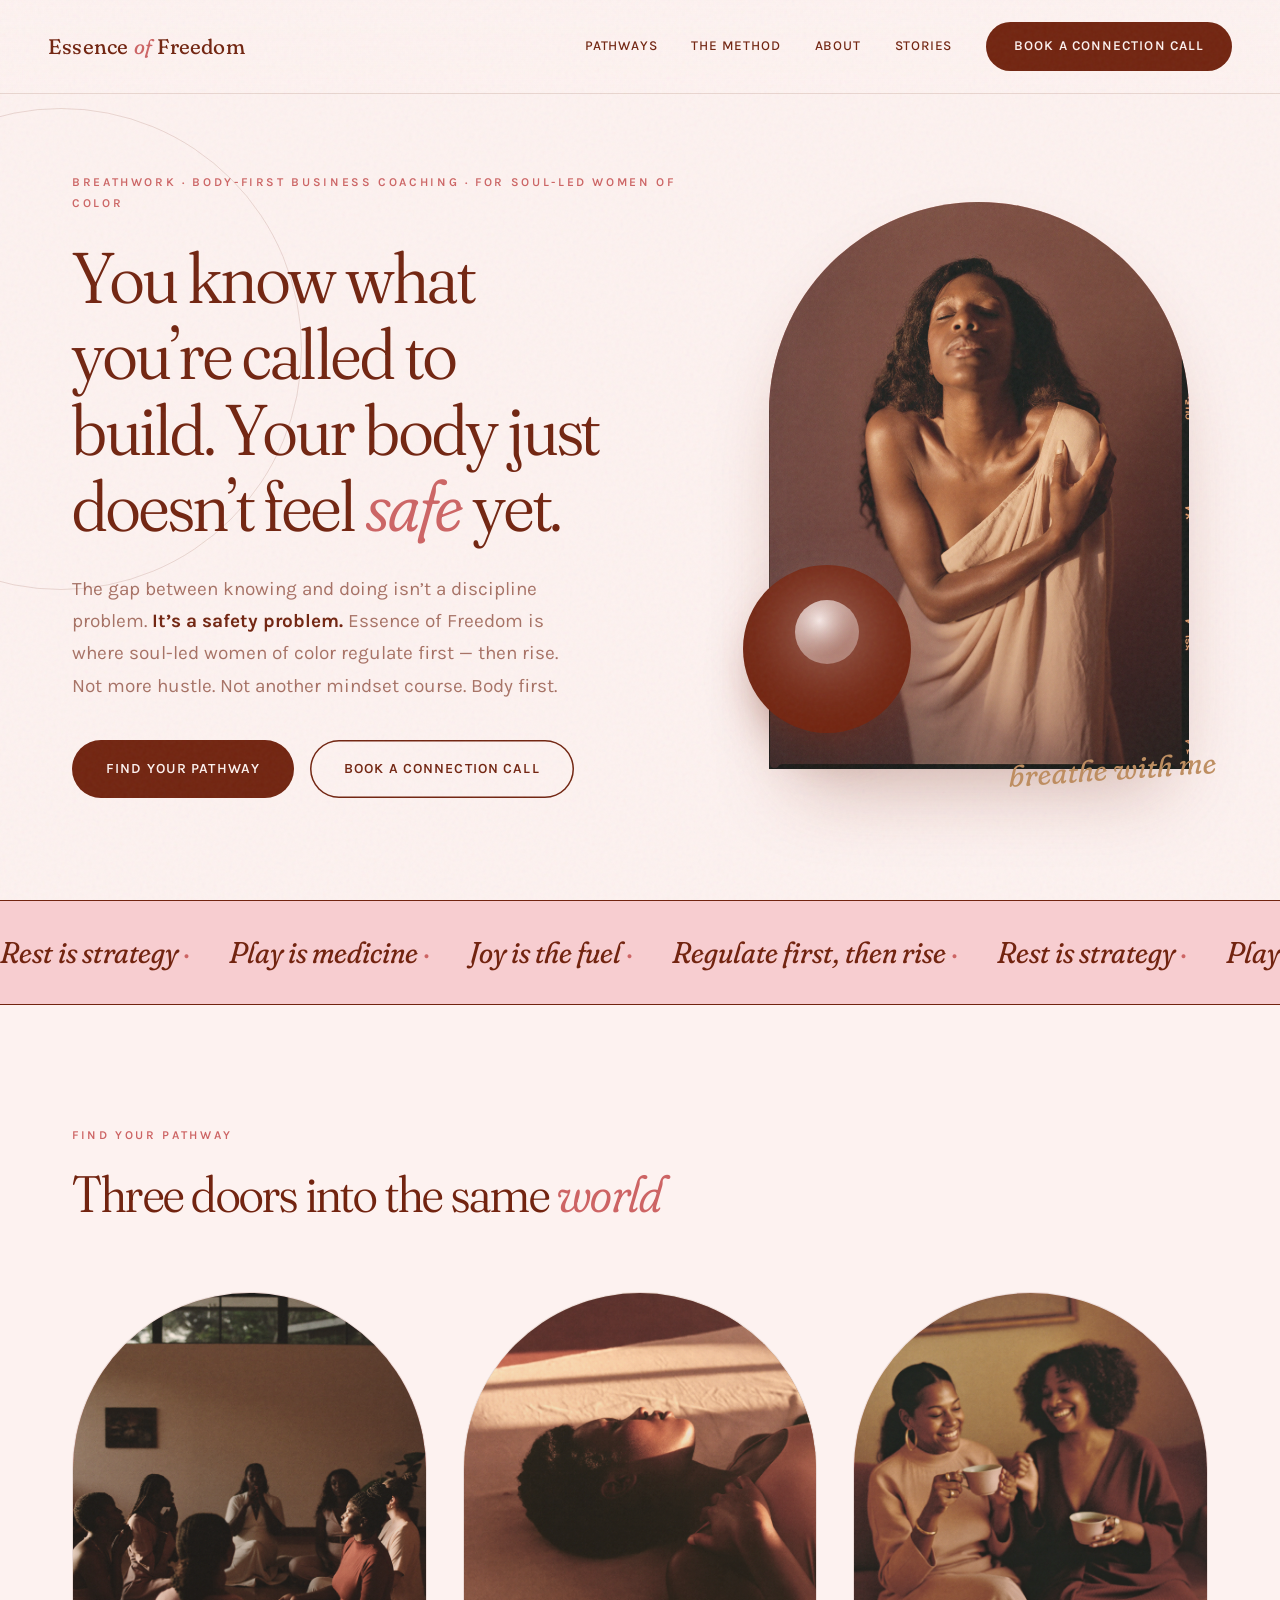
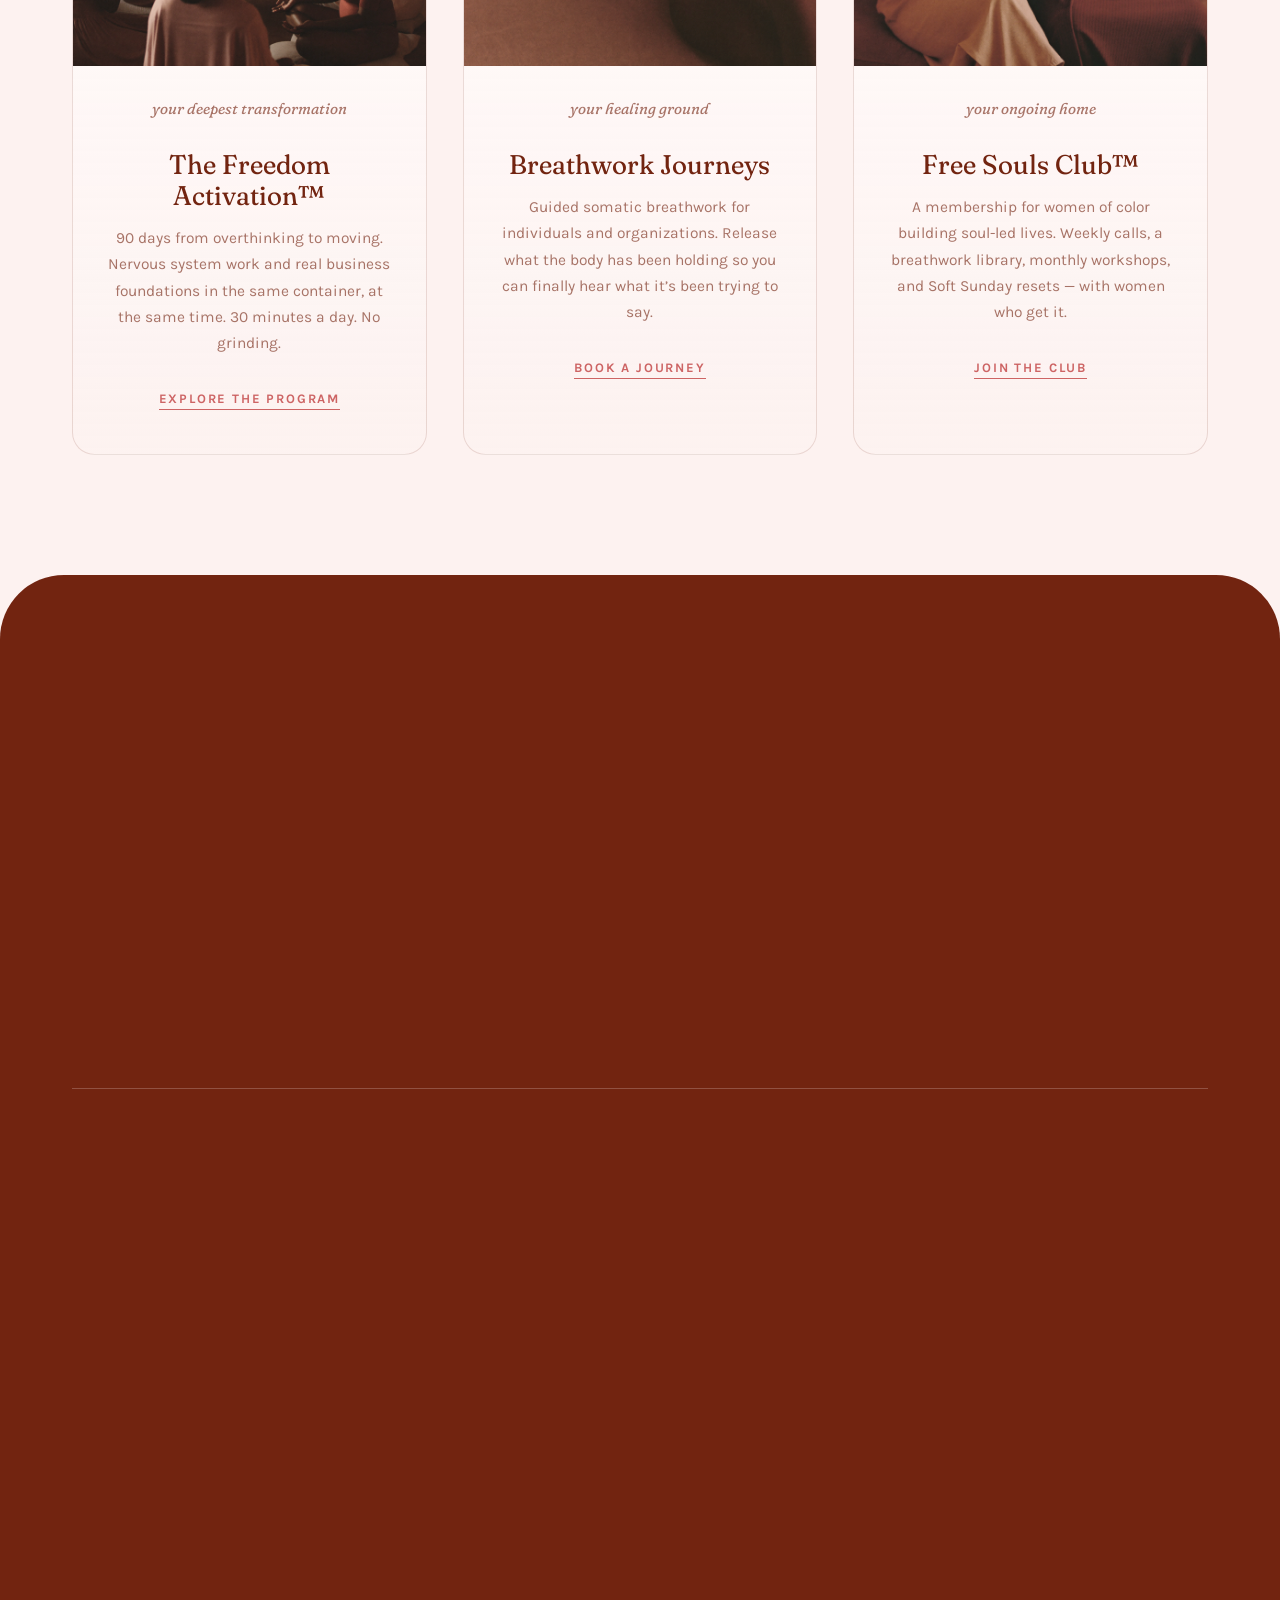
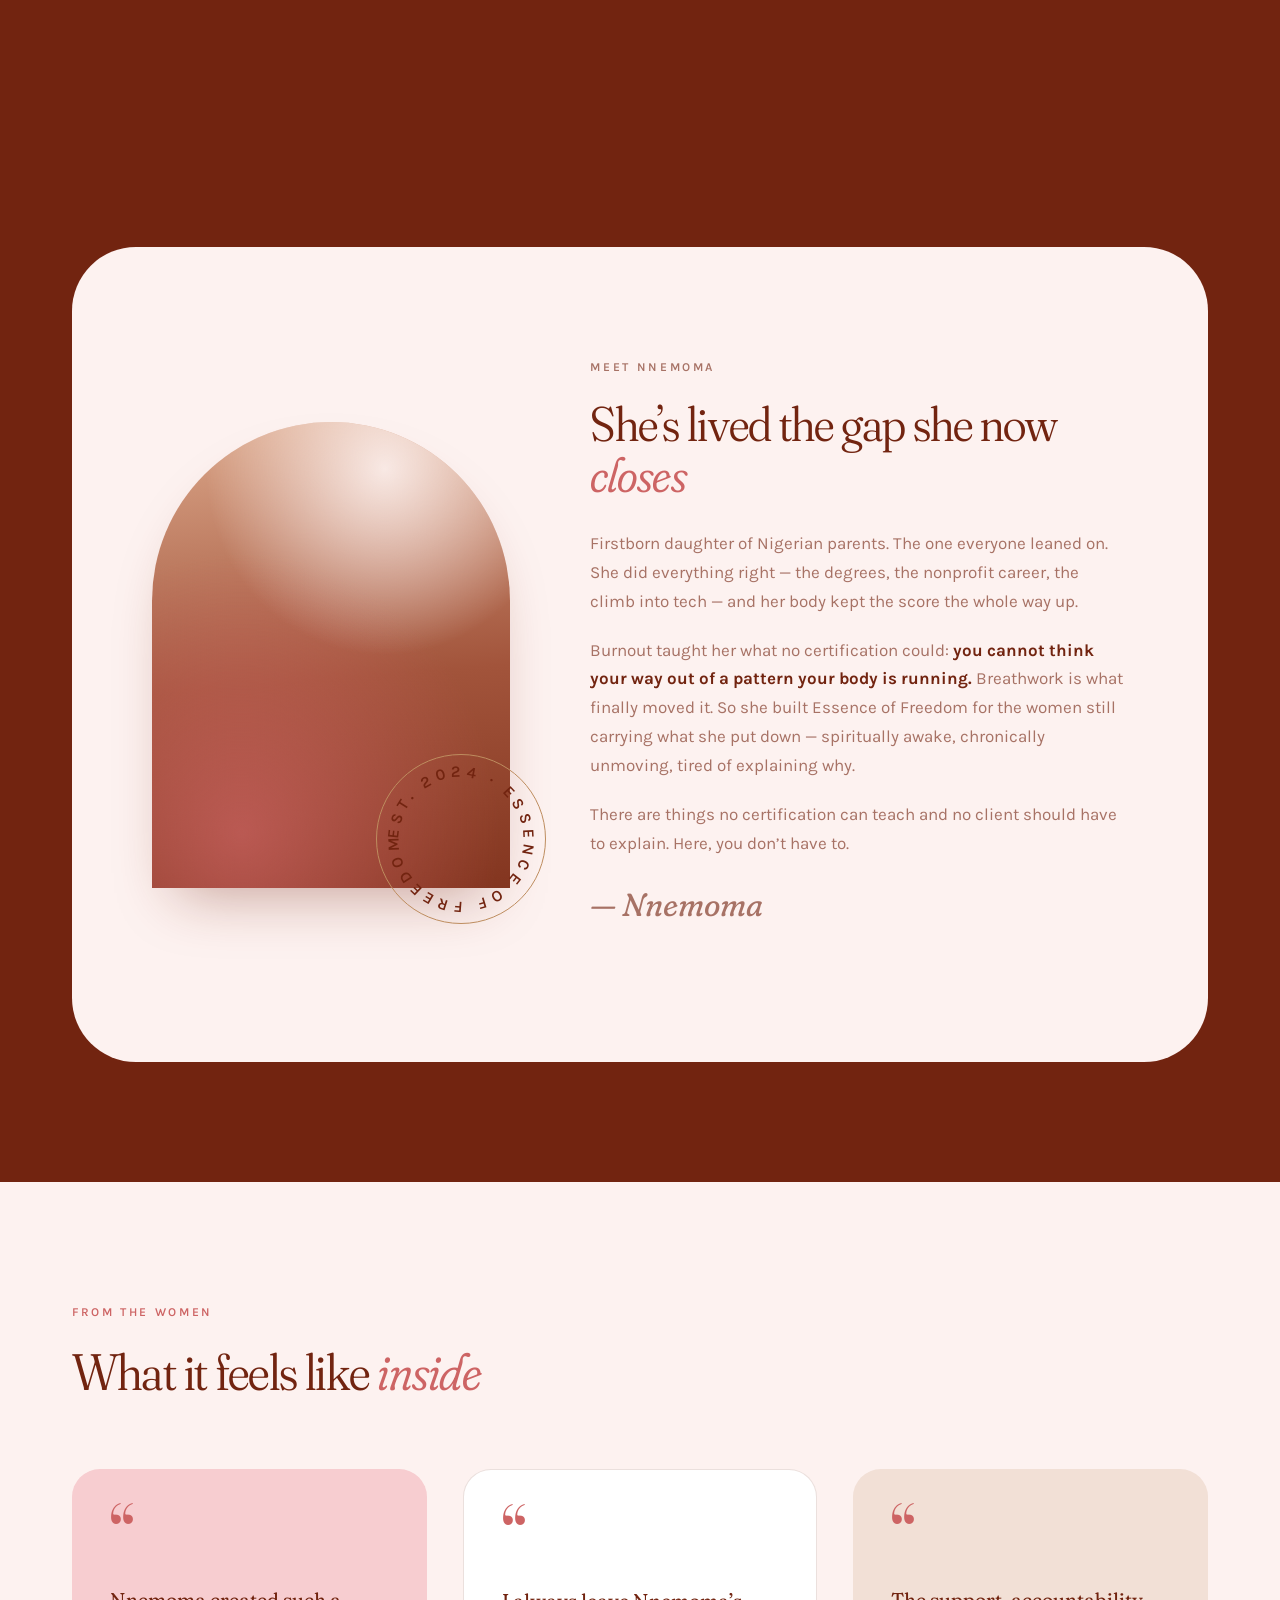
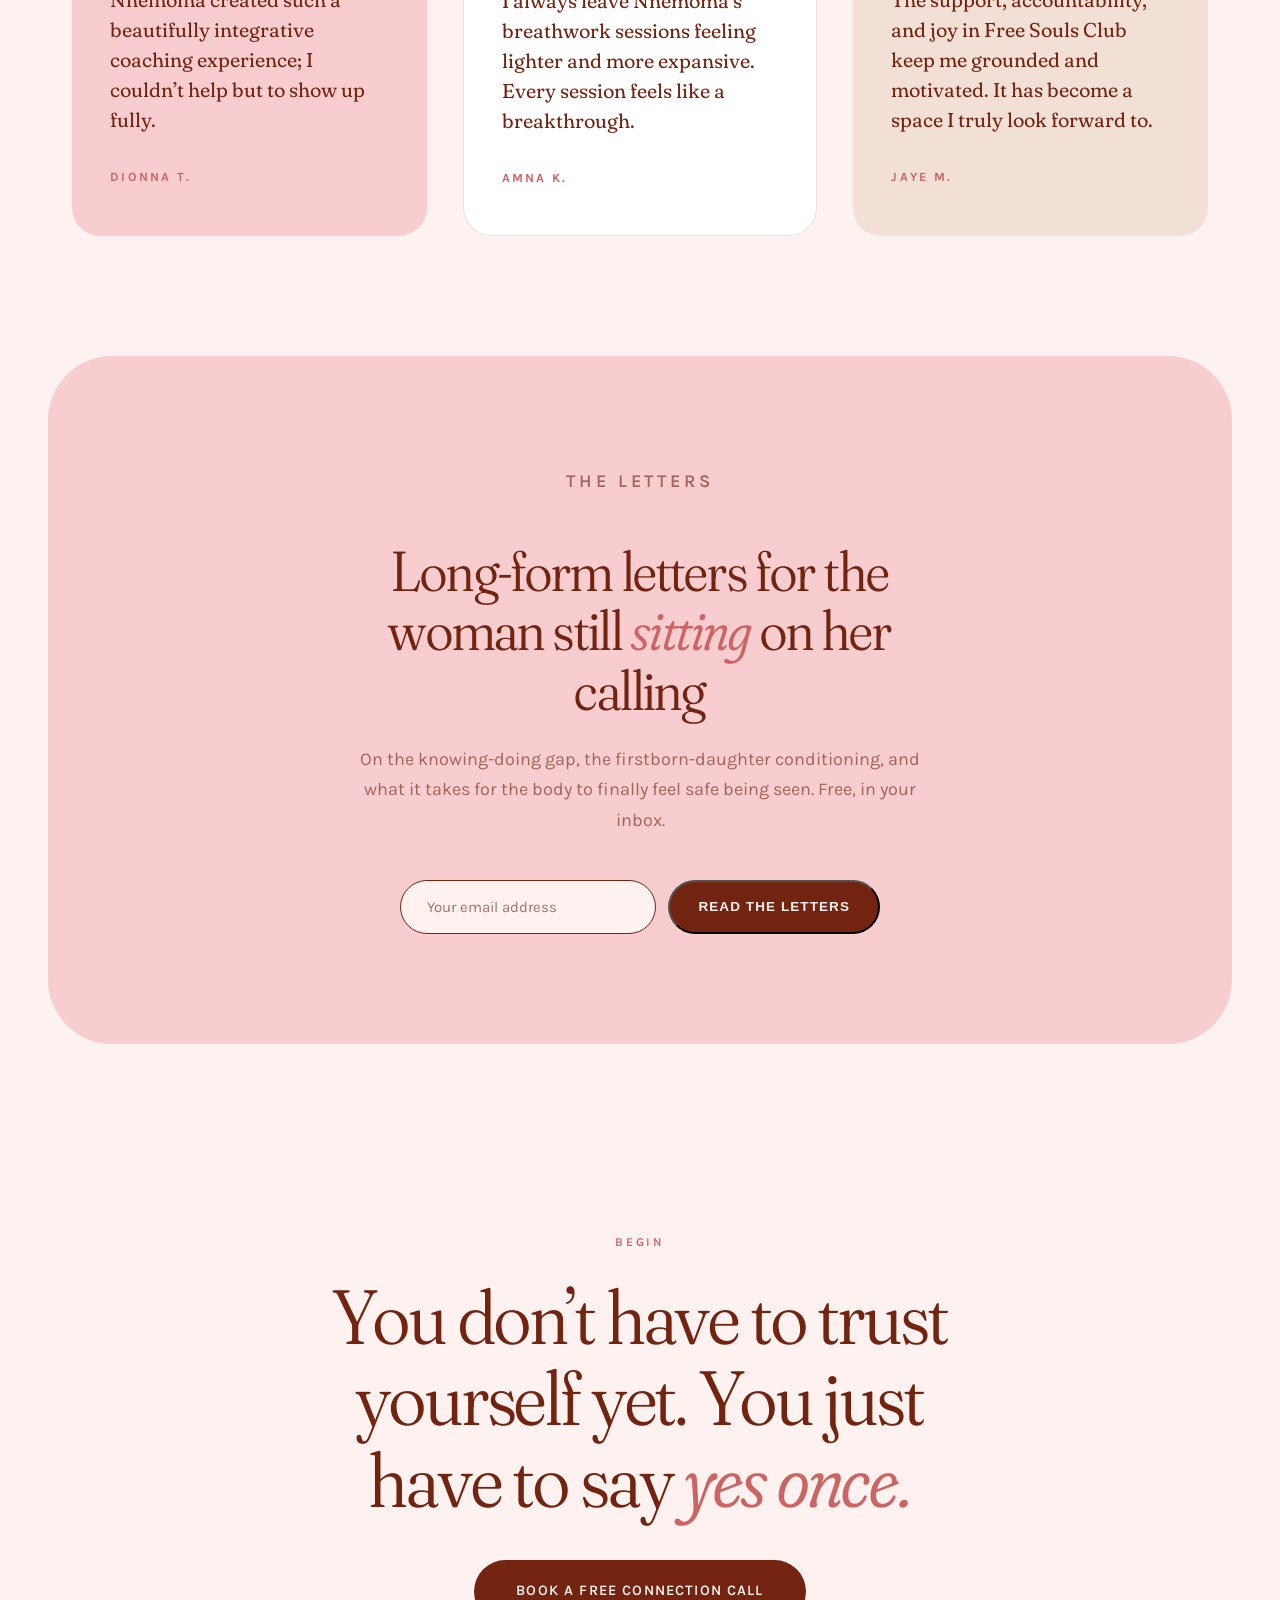
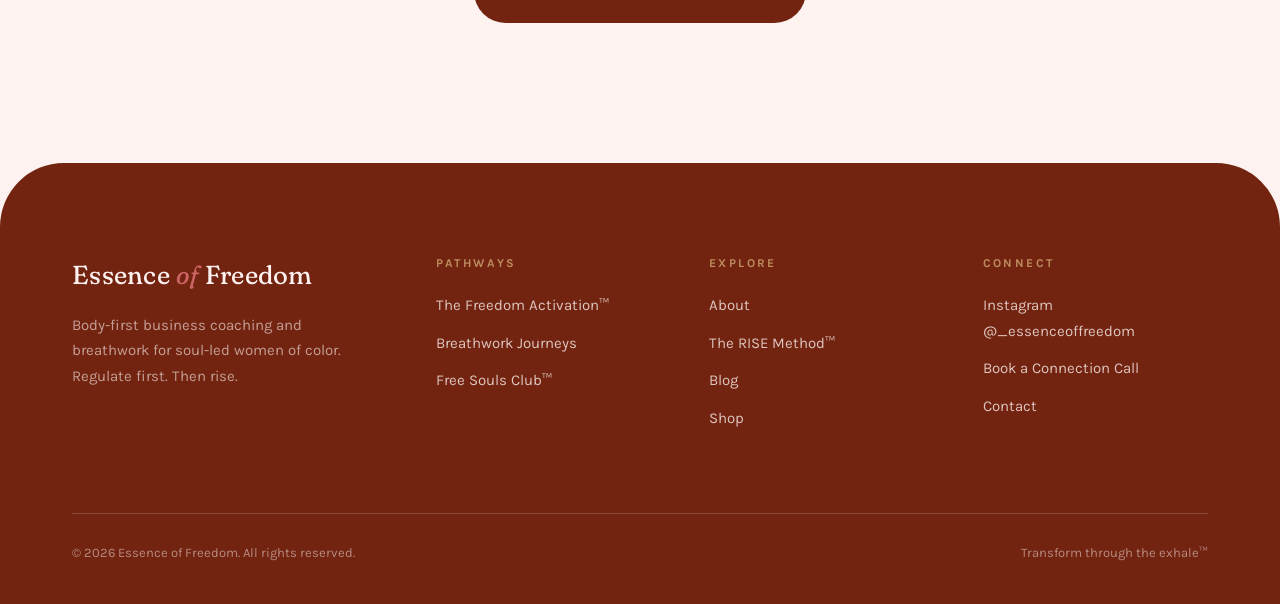
==== index.html @ 33a1c941 "Essence of Freedom homepage redesign prototype Co-Authored-By: Claude Fable 5 <noreply@anthropic.com" ====
<!DOCTYPE html>
<html lang="en">
<head>
<meta charset="UTF-8">
<meta name="viewport" content="width=device-width, initial-scale=1.0">
<title>Essence of Freedom — Body-first business coaching for soul-led women of color</title>
<meta name="description" content="The gap between knowing and doing isn&rsquo;t a discipline problem. It&rsquo;s a safety problem. Breathwork and body-first business coaching for soul-led women of color.">
<link rel="preconnect" href="https://fonts.googleapis.com">
<link rel="preconnect" href="https://fonts.gstatic.com" crossorigin>
<link href="https://fonts.googleapis.com/css2?family=Fraunces:ital,opsz,wght,SOFT,WONK@0,9..144,300..600,0..100,0..1;1,9..144,300..600,0..100,0..1&family=Karla:ital,wght@0,300..700;1,300..700&display=swap" rel="stylesheet">
<style>
:root {
  --blush: #FDF2F0;       /* canvas */
  --blush-deep: #F7CDD0;  /* tint blocks */
  --rose: #CD6464;        /* accent */
  --clay: #BE8D5F;        /* accent warm */
  --maroon: #722410;      /* ink — no black anywhere */
  --maroon-soft: rgba(114, 36, 16, 0.62);
  --maroon-faint: rgba(114, 36, 16, 0.14);
  --display: 'Fraunces', serif;
  --body: 'Karla', sans-serif;
}

* { margin: 0; padding: 0; box-sizing: border-box; }

html { scroll-behavior: smooth; }

body {
  font-family: var(--body);
  font-size: 17px;
  line-height: 1.7;
  color: var(--maroon);
  background: var(--blush);
  -webkit-font-smoothing: antialiased;
  overflow-x: hidden;
}

::selection { background: var(--rose); color: var(--blush); }

/* ---------- grain ---------- */
body::after {
  content: '';
  position: fixed;
  inset: 0;
  z-index: 999;
  pointer-events: none;
  opacity: 0.05;
  background-image: url("data:image/svg+xml,%3Csvg viewBox='0 0 256 256' xmlns='http://www.w3.org/2000/svg'%3E%3Cfilter id='n'%3E%3CfeTurbulence type='fractalNoise' baseFrequency='0.9' numOctaves='2'/%3E%3C/filter%3E%3Crect width='100%25' height='100%25' filter='url(%23n)'/%3E%3C/svg%3E");
}

/* ---------- typography helpers ---------- */
.eyebrow {
  font-family: var(--body);
  font-size: 12px;
  font-weight: 600;
  letter-spacing: 0.22em;
  text-transform: uppercase;
  color: var(--rose);
}

.display {
  font-family: var(--display);
  font-weight: 340;
  font-variation-settings: 'opsz' 120, 'SOFT' 60, 'WONK' 0;
  line-height: 1.06;
  letter-spacing: -0.015em;
}

.display em {
  font-style: italic;
  font-variation-settings: 'opsz' 120, 'SOFT' 100, 'WONK' 1;
  color: var(--rose);
}

/* ---------- reveal on scroll ---------- */
.reveal {
  opacity: 0;
  transform: translateY(28px);
  transition: opacity 0.9s cubic-bezier(0.22, 1, 0.36, 1), transform 0.9s cubic-bezier(0.22, 1, 0.36, 1);
}
.reveal.in { opacity: 1; transform: none; }
.reveal.d1 { transition-delay: 0.12s; }
.reveal.d2 { transition-delay: 0.24s; }
.reveal.d3 { transition-delay: 0.36s; }

/* ---------- nav ---------- */
header {
  position: fixed;
  top: 0; left: 0; right: 0;
  z-index: 100;
  display: flex;
  align-items: center;
  justify-content: space-between;
  padding: 22px 48px;
  background: linear-gradient(to bottom, rgba(253,242,240,0.92), rgba(253,242,240,0.75));
  backdrop-filter: blur(12px);
  border-bottom: 1px solid var(--maroon-faint);
}

.wordmark {
  font-family: var(--display);
  font-size: 21px;
  font-weight: 420;
  font-variation-settings: 'opsz' 40, 'SOFT' 80;
  color: var(--maroon);
  text-decoration: none;
  letter-spacing: 0.01em;
}
.wordmark em { font-style: italic; color: var(--rose); }

nav { display: flex; align-items: center; gap: 34px; }

nav a {
  font-size: 13.5px;
  font-weight: 500;
  letter-spacing: 0.06em;
  text-transform: uppercase;
  color: var(--maroon);
  text-decoration: none;
  position: relative;
}
nav a:not(.btn)::after {
  content: '';
  position: absolute;
  left: 0; bottom: -5px;
  width: 100%; height: 1.5px;
  background: var(--rose);
  transform: scaleX(0);
  transform-origin: right;
  transition: transform 0.35s cubic-bezier(0.22, 1, 0.36, 1);
}
nav a:not(.btn):hover::after { transform: scaleX(1); transform-origin: left; }

.btn {
  display: inline-block;
  padding: 13px 28px;
  background: var(--maroon);
  color: var(--blush) !important;
  border-radius: 100px;
  font-size: 13.5px;
  font-weight: 600;
  letter-spacing: 0.08em;
  text-transform: uppercase;
  text-decoration: none;
  transition: background 0.3s, transform 0.3s;
}
.btn:hover { background: var(--rose); transform: translateY(-2px); }

.btn-ghost {
  background: transparent;
  color: var(--maroon) !important;
  box-shadow: inset 0 0 0 1.5px var(--maroon);
}
.btn-ghost:hover { background: var(--maroon); color: var(--blush) !important; }

/* ---------- hero ---------- */
.hero {
  min-height: 100vh;
  display: grid;
  grid-template-columns: 1.15fr 0.85fr;
  align-items: center;
  gap: 60px;
  padding: 150px 72px 80px;
  position: relative;
}

.hero-copy h1 {
  font-size: clamp(44px, 5.6vw, 78px);
  margin: 26px 0 30px;
  max-width: 13ch;
}

.hero-copy .lede {
  font-size: 19px;
  max-width: 46ch;
  color: var(--maroon-soft);
  margin-bottom: 38px;
}
.hero-copy .lede strong { color: var(--maroon); font-weight: 700; }

.hero-ctas { display: flex; gap: 16px; flex-wrap: wrap; }
.hero-ctas .btn { padding: 17px 34px; font-size: 14px; }

/* the breathing arch */
.hero-visual { position: relative; display: flex; justify-content: center; }

.arch {
  width: min(420px, 100%);
  aspect-ratio: 4 / 5.4;
  border-radius: 999px 999px 0 0;
  overflow: hidden;
  position: relative;
  box-shadow: 0 40px 80px -30px rgba(114, 36, 16, 0.35);
}

.breath-field {
  position: absolute;
  inset: 0;
  background:
    radial-gradient(120% 90% at 70% 12%, rgba(247,205,208,0.9) 0%, transparent 55%),
    radial-gradient(110% 100% at 18% 85%, rgba(190,141,95,0.75) 0%, transparent 60%),
    radial-gradient(140% 120% at 85% 80%, rgba(205,100,100,0.55) 0%, transparent 55%),
    linear-gradient(178deg, #E9B6A8 0%, #CD6464 52%, #722410 130%);
}

/* ---------- photo treatment: any img inside a frame goes on-brand ---------- */
.arch img, .path-img img {
  position: absolute;
  inset: 0;
  width: 100%;
  height: 100%;
  object-fit: cover;
  filter: sepia(0.32) saturate(1.12) brightness(1.04) contrast(0.95) hue-rotate(-8deg);
}
.arch .tint, .path-img .tint {
  position: absolute;
  inset: 0;
  background: linear-gradient(180deg, rgba(247,205,208,0.18), rgba(114,36,16,0.26));
  mix-blend-mode: multiply;
  pointer-events: none;
}

.breath-coin {
  position: absolute;
  bottom: 36px;
  left: -8px;
  width: 168px;
  height: 168px;
  border-radius: 50%;
  background: var(--maroon);
  box-shadow: 0 24px 50px -18px rgba(114, 36, 16, 0.55);
  display: flex;
  flex-direction: column;
  align-items: center;
  justify-content: center;
  gap: 12px;
  z-index: 2;
}

.orb {
  width: 64px;
  height: 64px;
  border-radius: 50%;
  background: radial-gradient(circle at 38% 32%, rgba(253,242,240,0.95), rgba(253,242,240,0.35) 60%, rgba(253,242,240,0.12) 100%);
  box-shadow:
    0 0 60px 12px rgba(253,242,240,0.35),
    inset 0 0 30px rgba(253,242,240,0.5);
  animation: breathe 14s ease-in-out infinite;
}

/* 4s inhale · 2s hold · 6s exhale · 2s rest = 14s */
@keyframes breathe {
  0%        { transform: scale(0.72); }
  28.5%     { transform: scale(1.0); }   /* inhale done at 4s */
  43%       { transform: scale(1.0); }   /* hold to 6s */
  86%       { transform: scale(0.72); }  /* exhale to 12s */
  100%      { transform: scale(0.72); }  /* rest */
}

.breath-label {
  position: relative;
  height: 22px;
  width: 120px;
  text-align: center;
}
.breath-label span {
  position: absolute;
  inset: 0;
  font-size: 12px;
  font-weight: 600;
  letter-spacing: 0.32em;
  text-transform: uppercase;
  color: var(--blush);
  opacity: 0;
}
.breath-label .l-in   { animation: lbl-in 14s linear infinite; }
.breath-label .l-hold { animation: lbl-hold 14s linear infinite; }
.breath-label .l-out  { animation: lbl-out 14s linear infinite; }
@keyframes lbl-in   { 0%,2% {opacity:0;} 6%,24% {opacity:1;} 28.5%,100% {opacity:0;} }
@keyframes lbl-hold { 0%,28.5% {opacity:0;} 31%,40% {opacity:1;} 43%,100% {opacity:0;} }
@keyframes lbl-out  { 0%,43% {opacity:0;} 47%,82% {opacity:1;} 86%,100% {opacity:0;} }

.hero-script {
  position: absolute;
  bottom: -26px;
  right: -8px;
  font-family: var(--display);
  font-style: italic;
  font-variation-settings: 'opsz' 60, 'SOFT' 100, 'WONK' 1;
  font-size: 30px;
  color: var(--clay);
  transform: rotate(-4deg);
}

/* floating ring decoration */
.hero::before {
  content: '';
  position: absolute;
  top: 12%; left: -180px;
  width: 480px; height: 480px;
  border-radius: 50%;
  border: 1.5px solid var(--maroon-faint);
  pointer-events: none;
}

/* ---------- belief marquee ---------- */
.marquee {
  border-top: 1.5px solid var(--maroon);
  border-bottom: 1.5px solid var(--maroon);
  padding: 26px 0;
  overflow: hidden;
  white-space: nowrap;
  background: var(--blush-deep);
}
.marquee-track {
  display: inline-block;
  animation: scroll 38s linear infinite;
}
.marquee-track span {
  font-family: var(--display);
  font-style: italic;
  font-variation-settings: 'opsz' 80, 'SOFT' 90, 'WONK' 1;
  font-size: 30px;
  color: var(--maroon);
  margin-right: 18px;
}
.marquee-track .dot { color: var(--rose); font-style: normal; }
@keyframes scroll { from { transform: translateX(0); } to { transform: translateX(-50%); } }

/* ---------- sections ---------- */
section { padding: 120px 72px; position: relative; }

.section-head { max-width: 720px; margin-bottom: 70px; }
.section-head h2 {
  font-size: clamp(36px, 4vw, 56px);
  margin-top: 22px;
}

/* ---------- pathways ---------- */
.pathways { background: var(--blush); }

.path-grid {
  display: grid;
  grid-template-columns: repeat(3, 1fr);
  gap: 36px;
}

.path-card {
  background: #fff;
  background: linear-gradient(180deg, rgba(255,255,255,0.85), rgba(253,242,240,0.6));
  border: 1.5px solid var(--maroon-faint);
  border-radius: 220px 220px 28px 28px;
  padding: 0 34px 42px;
  text-align: center;
  transition: transform 0.45s cubic-bezier(0.22, 1, 0.36, 1), box-shadow 0.45s, border-color 0.45s;
}
.path-card:hover {
  transform: translateY(-10px);
  box-shadow: 0 36px 60px -28px rgba(114, 36, 16, 0.3);
  border-color: var(--rose);
}
.path-img {
  width: calc(100% + 68px);
  margin: 0 -34px 30px;
  aspect-ratio: 1 / 1.06;
  border-radius: 220px 220px 0 0;
  overflow: hidden;
  position: relative;
}
.path-img .breath-field { position: absolute; inset: 0; }
.path-img.f2 .breath-field {
  background:
    radial-gradient(110% 90% at 30% 15%, rgba(253,242,240,0.85) 0%, transparent 55%),
    radial-gradient(130% 110% at 80% 88%, rgba(114,36,16,0.7) 0%, transparent 65%),
    linear-gradient(165deg, #BE8D5F 0%, #A2543B 60%, #722410 120%);
}
.path-img.f3 .breath-field {
  background:
    radial-gradient(120% 100% at 75% 20%, rgba(247,205,208,0.95) 0%, transparent 60%),
    radial-gradient(120% 110% at 20% 90%, rgba(205,100,100,0.8) 0%, transparent 60%),
    linear-gradient(190deg, #F7CDD0 0%, #D88A7E 55%, #A2543B 120%);
}

.path-kicker {
  font-family: var(--display);
  font-style: italic;
  font-variation-settings: 'opsz' 40, 'SOFT' 100, 'WONK' 1;
  font-size: 19px;
  color: var(--clay);
}

.path-card h3 {
  font-family: var(--display);
  font-weight: 420;
  font-variation-settings: 'opsz' 60, 'SOFT' 60;
  font-size: 27px;
  margin: 8px 0 14px;
  line-height: 1.15;
}

.path-card p {
  font-size: 15.5px;
  color: var(--maroon-soft);
  margin-bottom: 26px;
}

.path-link {
  font-size: 13px;
  font-weight: 700;
  letter-spacing: 0.14em;
  text-transform: uppercase;
  color: var(--rose);
  text-decoration: none;
  border-bottom: 1.5px solid var(--rose);
  padding-bottom: 3px;
  transition: color 0.3s, border-color 0.3s;
}
.path-link:hover { color: var(--maroon); border-color: var(--maroon); }

/* ---------- method ---------- */
.method {
  background: var(--maroon);
  color: var(--blush);
  border-radius: 64px 64px 0 0;
}
.method .eyebrow { color: var(--blush-deep); }
.method .section-head h2 { color: var(--blush); }
.method .section-head h2 em { color: var(--clay); }
.method .section-head p { color: rgba(253,242,240,0.72); font-size: 18px; margin-top: 20px; max-width: 56ch; }

.rise-grid {
  display: grid;
  grid-template-columns: repeat(4, 1fr);
  gap: 0;
  border-top: 1px solid rgba(253,242,240,0.22);
}

.rise-step {
  padding: 44px 32px 50px;
  border-left: 1px solid rgba(253,242,240,0.22);
  transition: background 0.4s;
}
.rise-step:first-child { border-left: none; }
.rise-step:hover { background: rgba(253,242,240,0.06); }

.rise-letter {
  font-family: var(--display);
  font-weight: 300;
  font-variation-settings: 'opsz' 144, 'SOFT' 70;
  font-size: 110px;
  line-height: 1;
  color: var(--clay);
  display: block;
}

.rise-step h3 {
  font-family: var(--display);
  font-weight: 420;
  font-size: 24px;
  margin: 18px 0 12px;
  color: var(--blush);
}

.rise-step p { font-size: 15px; color: rgba(253,242,240,0.7); }

.method-tagline {
  margin-top: 80px;
  text-align: center;
  font-family: var(--display);
  font-size: clamp(26px, 3vw, 40px);
  font-weight: 340;
  font-variation-settings: 'opsz' 100, 'SOFT' 80;
}
.method-tagline em {
  font-style: italic;
  font-variation-settings: 'opsz' 100, 'SOFT' 100, 'WONK' 1;
  color: var(--blush-deep);
}

/* ---------- about ---------- */
.about {
  background: var(--maroon);
  padding-top: 0;
}
.about-inner {
  background: var(--blush);
  border-radius: 64px;
  padding: 110px 80px;
  display: grid;
  grid-template-columns: 0.8fr 1.2fr;
  gap: 80px;
  align-items: center;
}

.about-visual { position: relative; }
.about-visual .arch { width: 100%; aspect-ratio: 4/5.2; box-shadow: 0 30px 60px -25px rgba(114,36,16,0.4); }
.about-visual .breath-field {
  background:
    radial-gradient(100% 80% at 65% 10%, rgba(253,242,240,0.9) 0%, transparent 50%),
    radial-gradient(120% 100% at 25% 88%, rgba(205,100,100,0.7) 0%, transparent 60%),
    linear-gradient(175deg, #DCA88B 0%, #A2543B 55%, #722410 125%);
}
.about-ring {
  position: absolute;
  bottom: -36px; right: -36px;
  width: 170px; height: 170px;
  border-radius: 50%;
  border: 1.5px solid var(--clay);
  display: flex;
  align-items: center;
  justify-content: center;
  animation: spin 26s linear infinite;
}
@keyframes spin { to { transform: rotate(360deg); } }
.about-ring svg { width: 100%; height: 100%; }
.about-ring text {
  font-family: var(--body);
  font-size: 9.5px;
  font-weight: 600;
  letter-spacing: 0.3em;
  text-transform: uppercase;
  fill: var(--maroon);
}

.about-copy h2 { font-size: clamp(34px, 3.8vw, 52px); margin: 20px 0 28px; }
.about-copy p { color: var(--maroon-soft); margin-bottom: 20px; max-width: 56ch; }
.about-copy p strong { color: var(--maroon); }
.about-sig {
  font-family: var(--display);
  font-style: italic;
  font-variation-settings: 'opsz' 50, 'SOFT' 100, 'WONK' 1;
  font-size: 32px;
  color: var(--rose);
  margin-top: 12px;
}

/* ---------- testimonials ---------- */
.voices { background: var(--blush); }

.voices-grid {
  display: grid;
  grid-template-columns: repeat(3, 1fr);
  gap: 36px;
}

.voice-card {
  background: var(--blush-deep);
  border-radius: 28px;
  padding: 44px 38px;
  position: relative;
  transition: transform 0.45s cubic-bezier(0.22,1,0.36,1);
}
.voice-card:hover { transform: translateY(-8px) rotate(-0.5deg); }
.voice-card:nth-child(2) { background: #fff; border: 1.5px solid var(--maroon-faint); }
.voice-card:nth-child(3) { background: rgba(190,141,95,0.18); }

.voice-mark {
  font-family: var(--display);
  font-size: 84px;
  line-height: 0.6;
  color: var(--rose);
  display: block;
  margin-bottom: 22px;
}

.voice-card blockquote {
  font-family: var(--display);
  font-weight: 380;
  font-variation-settings: 'opsz' 30, 'SOFT' 80;
  font-size: 20px;
  line-height: 1.5;
  margin-bottom: 26px;
}

.voice-card cite {
  font-style: normal;
  font-size: 12.5px;
  font-weight: 700;
  letter-spacing: 0.18em;
  text-transform: uppercase;
  color: var(--rose);
}

/* ---------- letters / substack ---------- */
.letters {
  background: var(--blush-deep);
  border-radius: 64px;
  margin: 0 48px 48px;
  text-align: center;
  padding: 110px 72px;
}

.letters h2 {
  font-size: clamp(36px, 4.4vw, 60px);
  max-width: 18ch;
  margin: 22px auto 24px;
}

.letters p {
  max-width: 52ch;
  margin: 0 auto 44px;
  color: var(--maroon-soft);
  font-size: 18px;
}

.letters form {
  display: flex;
  gap: 12px;
  max-width: 480px;
  margin: 0 auto;
}

.letters input {
  flex: 1;
  padding: 17px 26px;
  border-radius: 100px;
  border: 1.5px solid var(--maroon);
  background: var(--blush);
  font-family: var(--body);
  font-size: 15px;
  color: var(--maroon);
  outline: none;
}
.letters input::placeholder { color: var(--maroon-soft); }
.letters input:focus { border-color: var(--rose); box-shadow: 0 0 0 4px rgba(205,100,100,0.15); }

/* ---------- footer ---------- */
footer {
  background: var(--maroon);
  color: var(--blush);
  padding: 90px 72px 40px;
  border-radius: 64px 64px 0 0;
}

.foot-grid {
  display: grid;
  grid-template-columns: 1.4fr 1fr 1fr 1fr;
  gap: 48px;
  margin-bottom: 70px;
}

.foot-brand .wordmark { color: var(--blush); font-size: 26px; }
.foot-brand p { color: rgba(253,242,240,0.6); font-size: 15px; max-width: 30ch; margin-top: 16px; }

.foot-col h4 {
  font-size: 12px;
  font-weight: 700;
  letter-spacing: 0.2em;
  text-transform: uppercase;
  color: var(--clay);
  margin-bottom: 20px;
}
.foot-col a {
  display: block;
  color: rgba(253,242,240,0.78);
  text-decoration: none;
  font-size: 15px;
  margin-bottom: 12px;
  transition: color 0.3s;
}
.foot-col a:hover { color: var(--blush-deep); }

.foot-base {
  border-top: 1px solid rgba(253,242,240,0.18);
  padding-top: 28px;
  display: flex;
  justify-content: space-between;
  font-size: 13px;
  color: rgba(253,242,240,0.5);
}

/* ---------- big closing line ---------- */
.closing {
  text-align: center;
  padding: 140px 72px;
}
.closing h2 {
  font-size: clamp(42px, 6vw, 86px);
  max-width: 16ch;
  margin: 24px auto 40px;
}

/* ---------- responsive ---------- */
@media (max-width: 1080px) {
  section { padding: 90px 36px; }
  .hero { grid-template-columns: 1fr; padding: 140px 36px 60px; gap: 70px; }
  .hero-copy h1 { max-width: none; }
  .path-grid, .voices-grid { grid-template-columns: 1fr; max-width: 460px; margin: 0 auto; }
  .rise-grid { grid-template-columns: 1fr 1fr; }
  .rise-step:nth-child(odd) { border-left: none; }
  .rise-step { border-top: 1px solid rgba(253,242,240,0.22); }
  .about-inner { grid-template-columns: 1fr; padding: 70px 40px; gap: 60px; }
  .foot-grid { grid-template-columns: 1fr 1fr; }
  .letters { margin: 0 20px 20px; padding: 80px 32px; }
  .letters form { flex-direction: column; }
  header { padding: 18px 24px; }
  nav a:not(.btn) { display: none; }
}
</style>
</head>
<body>

<header>
  <a href="#" class="wordmark">Essence <em>of</em> Freedom</a>
  <nav>
    <a href="#pathways">Pathways</a>
    <a href="#method">The Method</a>
    <a href="#about">About</a>
    <a href="#voices">Stories</a>
    <a href="https://calendly.com/nnemoma-essenceoffree/connection" class="btn">Book a Connection Call</a>
  </nav>
</header>

<!-- ============ HERO ============ -->
<section class="hero">
  <div class="hero-copy">
    <p class="eyebrow reveal">Breathwork &middot; Body-first business coaching &middot; For soul-led women of color</p>
    <h1 class="display reveal d1">You know what you&rsquo;re called to build. Your body just doesn&rsquo;t feel <em>safe</em> yet.</h1>
    <p class="lede reveal d2">The gap between knowing and doing isn&rsquo;t a discipline problem. <strong>It&rsquo;s a safety problem.</strong> Essence of Freedom is where soul-led women of color regulate first &mdash; then rise. Not more hustle. Not another mindset course. Body first.</p>
    <div class="hero-ctas reveal d3">
      <a href="#pathways" class="btn">Find your pathway</a>
      <a href="https://calendly.com/nnemoma-essenceoffree/connection" class="btn btn-ghost">Book a Connection Call</a>
    </div>
  </div>
  <div class="hero-visual reveal d2">
    <div class="arch">
      <div class="breath-field"></div>
      <img src="images/hero-breath.png" alt="A woman mid-breath, eyes closed, in warm golden light">
      <div class="tint"></div>
    </div>
    <div class="breath-coin">
      <div class="orb"></div>
      <div class="breath-label">
        <span class="l-in">Inhale</span>
        <span class="l-hold">Hold</span>
        <span class="l-out">Exhale</span>
      </div>
    </div>
    <p class="hero-script">breathe with me</p>
  </div>
</section>

<!-- ============ BELIEF MARQUEE ============ -->
<div class="marquee" aria-hidden="true">
  <div class="marquee-track">
    <span>Rest is strategy <span class="dot">&middot;</span></span>
    <span>Play is medicine <span class="dot">&middot;</span></span>
    <span>Joy is the fuel <span class="dot">&middot;</span></span>
    <span>Regulate first, then rise <span class="dot">&middot;</span></span>
    <span>Rest is strategy <span class="dot">&middot;</span></span>
    <span>Play is medicine <span class="dot">&middot;</span></span>
    <span>Joy is the fuel <span class="dot">&middot;</span></span>
    <span>Regulate first, then rise <span class="dot">&middot;</span></span>
  </div>
</div>

<!-- ============ PATHWAYS ============ -->
<section class="pathways" id="pathways">
  <div class="section-head reveal">
    <p class="eyebrow">Find your pathway</p>
    <h2 class="display">Three doors into the same <em>world</em></h2>
  </div>
  <div class="path-grid">
    <article class="path-card reveal">
      <div class="path-img"><div class="breath-field"></div><img src="images/pathway-activation.png" alt="A circle of women in a sunlit room practicing breathwork together"><div class="tint"></div></div>
      <p class="path-kicker">your deepest transformation</p>
      <h3>The Freedom Activation&trade;</h3>
      <p>90 days from overthinking to moving. Nervous system work and real business foundations in the same container, at the same time. 30 minutes a day. No grinding.</p>
      <a href="#" class="path-link">Explore the program</a>
    </article>
    <article class="path-card reveal d1">
      <div class="path-img f2"><div class="breath-field"></div><img src="images/pathway-journeys.png" alt="A woman lying on a mat in a breathwork session, deeply exhaling"><div class="tint"></div></div>
      <p class="path-kicker">your healing ground</p>
      <h3>Breathwork Journeys</h3>
      <p>Guided somatic breathwork for individuals and organizations. Release what the body has been holding so you can finally hear what it&rsquo;s been trying to say.</p>
      <a href="#" class="path-link">Book a journey</a>
    </article>
    <article class="path-card reveal d2">
      <div class="path-img f3"><div class="breath-field"></div><img src="images/pathway-club.png" alt="Two women laughing together over tea"><div class="tint"></div></div>
      <p class="path-kicker">your ongoing home</p>
      <h3>Free Souls Club&trade;</h3>
      <p>A membership for women of color building soul-led lives. Weekly calls, a breathwork library, monthly workshops, and Soft Sunday resets &mdash; with women who get it.</p>
      <a href="#" class="path-link">Join the club</a>
    </article>
  </div>
</section>

<!-- ============ METHOD ============ -->
<section class="method" id="method">
  <div class="section-head reveal">
    <p class="eyebrow">How it works</p>
    <h2 class="display">The RISE Method&trade; &mdash; body first, <em>business second</em></h2>
    <p>Hustle programs add pressure to a body that&rsquo;s already overwhelmed. Strategy programs hand you a playbook you can&rsquo;t run. Mindset programs work on the mind while the body keeps running the show. This works differently &mdash; because the block isn&rsquo;t in your calendar. It&rsquo;s in your cells.</p>
  </div>
  <div class="rise-grid">
    <div class="rise-step reveal">
      <span class="rise-letter">R</span>
      <h3>Restore</h3>
      <p>Somatic breathwork regulates the fear response that shuts you down every time you get close to being seen. Safety first &mdash; everything else is built on it.</p>
    </div>
    <div class="rise-step reveal d1">
      <span class="rise-letter">I</span>
      <h3>Imagine</h3>
      <p>Visioning connects you to the woman who already follows through &mdash; so the action you take is aligned and God-led, not forced from willpower.</p>
    </div>
    <div class="rise-step reveal d2">
      <span class="rise-letter">S</span>
      <h3>Shift</h3>
      <p>Release the conditioning that taught you to stay small, undercharge, and refuse help. Becoming the woman who shows up, finishes, and charges what she&rsquo;s worth.</p>
    </div>
    <div class="rise-step reveal d3">
      <span class="rise-letter">E</span>
      <h3>Embody</h3>
      <p>Bold aligned action from a regulated body. The offer goes live. The posts go out. The business gets built &mdash; through devotion, not hustle.</p>
    </div>
  </div>
  <p class="method-tagline reveal">Regulated body + solid foundations + bold action = <em>a soul-led business that actually thrives</em></p>
</section>

<!-- ============ ABOUT ============ -->
<section class="about" id="about">
  <div class="about-inner">
    <div class="about-visual reveal">
      <div class="arch">
        <div class="breath-field"></div>
      </div>
      <div class="about-ring">
        <svg viewBox="0 0 100 100">
          <defs><path id="circ" d="M 50,50 m -37,0 a 37,37 0 1,1 74,0 a 37,37 0 1,1 -74,0"/></defs>
          <text><textPath href="#circ">est. 2024 &middot; essence of freedom &middot; </textPath></text>
        </svg>
      </div>
    </div>
    <div class="about-copy reveal d1">
      <p class="eyebrow">Meet Nnemoma</p>
      <h2 class="display">She&rsquo;s lived the gap she now <em>closes</em></h2>
      <p>Firstborn daughter of Nigerian parents. The one everyone leaned on. She did everything right &mdash; the degrees, the nonprofit career, the climb into tech &mdash; and her body kept the score the whole way up.</p>
      <p>Burnout taught her what no certification could: <strong>you cannot think your way out of a pattern your body is running.</strong> Breathwork is what finally moved it. So she built Essence of Freedom for the women still carrying what she put down &mdash; spiritually awake, chronically unmoving, tired of explaining why.</p>
      <p>There are things no certification can teach and no client should have to explain. Here, you don&rsquo;t have to.</p>
      <p class="about-sig">&mdash; Nnemoma</p>
    </div>
  </div>
</section>

<!-- ============ VOICES ============ -->
<section class="voices" id="voices">
  <div class="section-head reveal">
    <p class="eyebrow">From the women</p>
    <h2 class="display">What it feels like <em>inside</em></h2>
  </div>
  <div class="voices-grid">
    <article class="voice-card reveal">
      <span class="voice-mark">&ldquo;</span>
      <blockquote>Nnemoma created such a beautifully integrative coaching experience; I couldn&rsquo;t help but to show up fully.</blockquote>
      <cite>Dionna T.</cite>
    </article>
    <article class="voice-card reveal d1">
      <span class="voice-mark">&ldquo;</span>
      <blockquote>I always leave Nnemoma&rsquo;s breathwork sessions feeling lighter and more expansive. Every session feels like a breakthrough.</blockquote>
      <cite>Amna K.</cite>
    </article>
    <article class="voice-card reveal d2">
      <span class="voice-mark">&ldquo;</span>
      <blockquote>The support, accountability, and joy in Free Souls Club keep me grounded and motivated. It has become a space I truly look forward to.</blockquote>
      <cite>Jaye M.</cite>
    </article>
  </div>
</section>

<!-- ============ LETTERS ============ -->
<section class="letters reveal">
  <p class="eyebrow">The letters</p>
  <h2 class="display">Long-form letters for the woman still <em>sitting</em> on her calling</h2>
  <p>On the knowing-doing gap, the firstborn-daughter conditioning, and what it takes for the body to finally feel safe being seen. Free, in your inbox.</p>
  <form onsubmit="return false;">
    <input type="email" placeholder="Your email address" aria-label="Email address">
    <button class="btn" type="submit">Read the letters</button>
  </form>
</section>

<!-- ============ CLOSING ============ -->
<section class="closing">
  <p class="eyebrow reveal">Begin</p>
  <h2 class="display reveal d1">You don&rsquo;t have to trust yourself yet. You just have to say <em>yes once.</em></h2>
  <div class="reveal d2">
    <a href="https://calendly.com/nnemoma-essenceoffree/connection" class="btn" style="padding: 19px 42px; font-size: 14.5px;">Book a free Connection Call</a>
  </div>
</section>

<!-- ============ FOOTER ============ -->
<footer>
  <div class="foot-grid">
    <div class="foot-brand">
      <a href="#" class="wordmark">Essence <em>of</em> Freedom</a>
      <p>Body-first business coaching and breathwork for soul-led women of color. Regulate first. Then rise.</p>
    </div>
    <div class="foot-col">
      <h4>Pathways</h4>
      <a href="#pathways">The Freedom Activation&trade;</a>
      <a href="#pathways">Breathwork Journeys</a>
      <a href="#pathways">Free Souls Club&trade;</a>
    </div>
    <div class="foot-col">
      <h4>Explore</h4>
      <a href="#about">About</a>
      <a href="#method">The RISE Method&trade;</a>
      <a href="#">Blog</a>
      <a href="#">Shop</a>
    </div>
    <div class="foot-col">
      <h4>Connect</h4>
      <a href="https://www.instagram.com/_essenceoffreedom/">Instagram @_essenceoffreedom</a>
      <a href="https://calendly.com/nnemoma-essenceoffree/connection">Book a Connection Call</a>
      <a href="#">Contact</a>
    </div>
  </div>
  <div class="foot-base">
    <span>&copy; 2026 Essence of Freedom. All rights reserved.</span>
    <span>Transform through the exhale&trade;</span>
  </div>
</footer>

<script>
const io = new IntersectionObserver((entries) => {
  entries.forEach(e => { if (e.isIntersecting) { e.target.classList.add('in'); io.unobserve(e.target); } });
}, { threshold: 0.15 });
document.querySelectorAll('.reveal').forEach(el => io.observe(el));
</script>

</body>
</html>
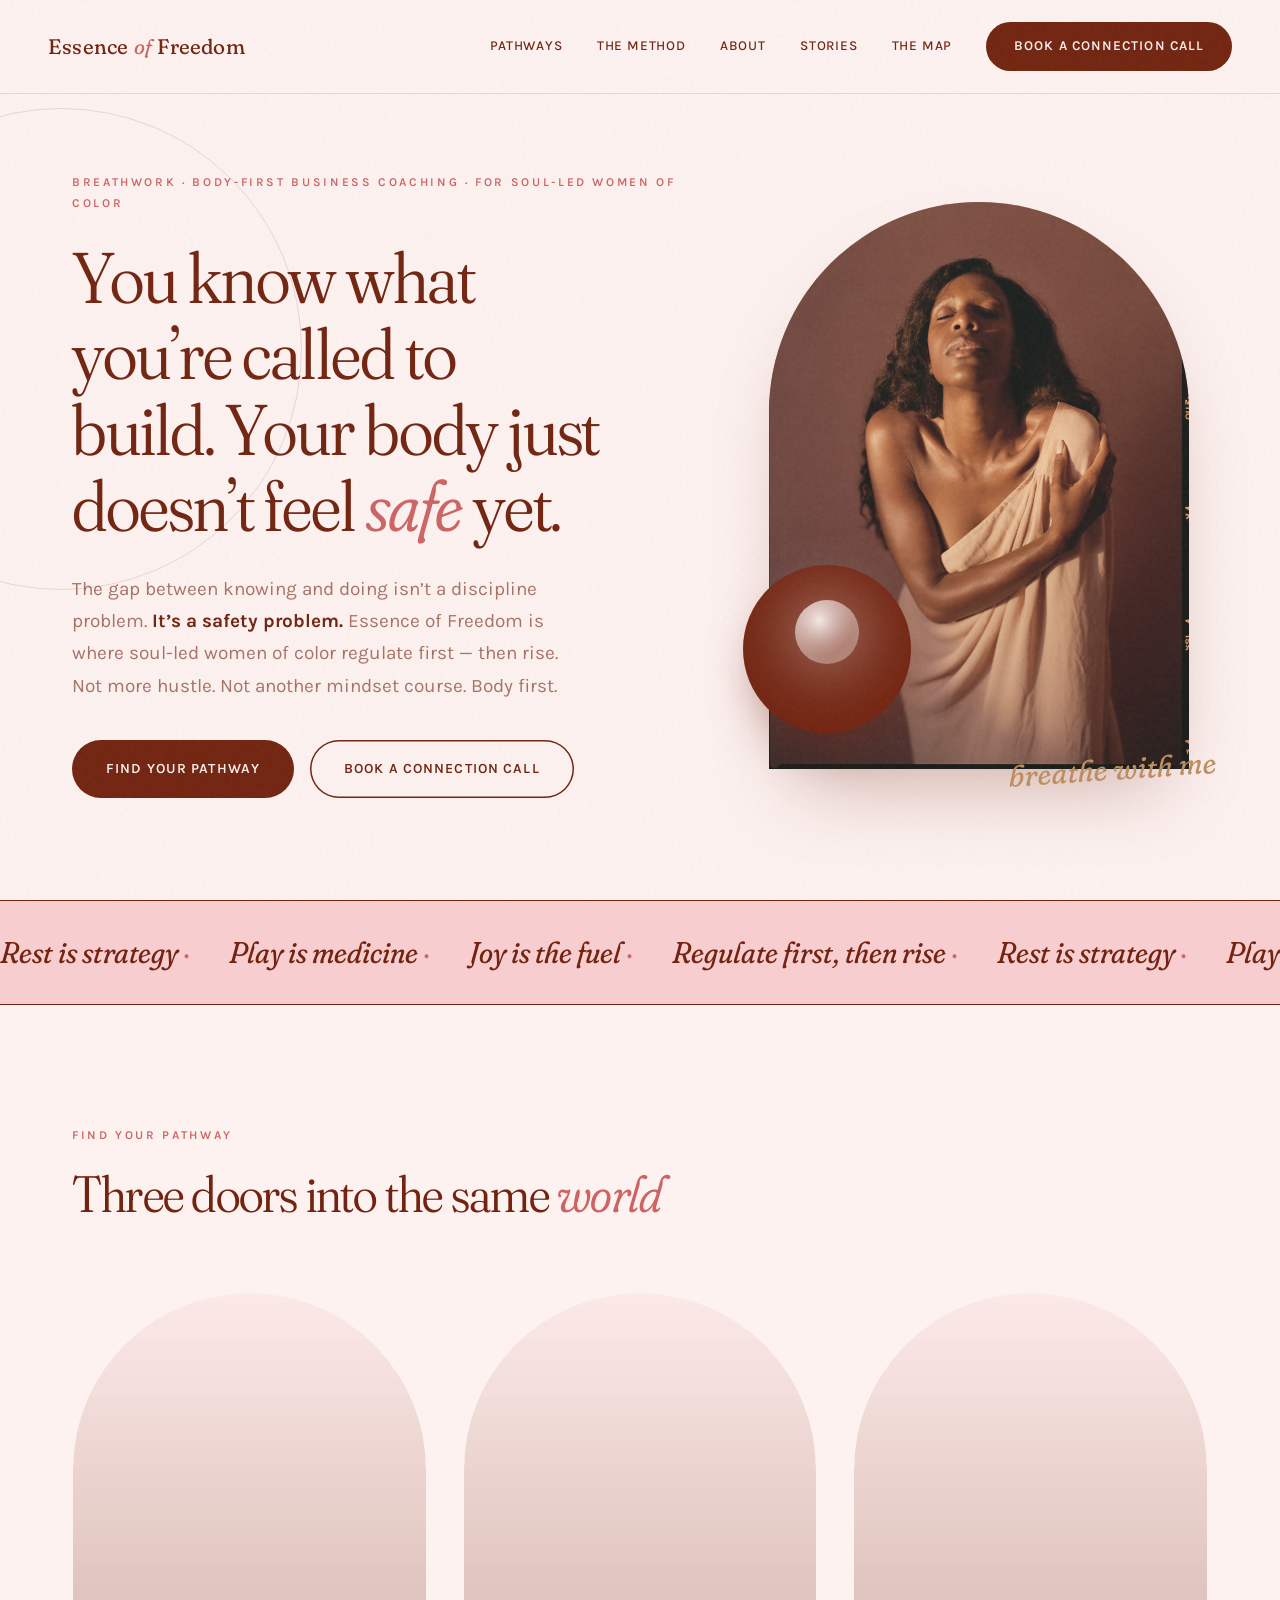
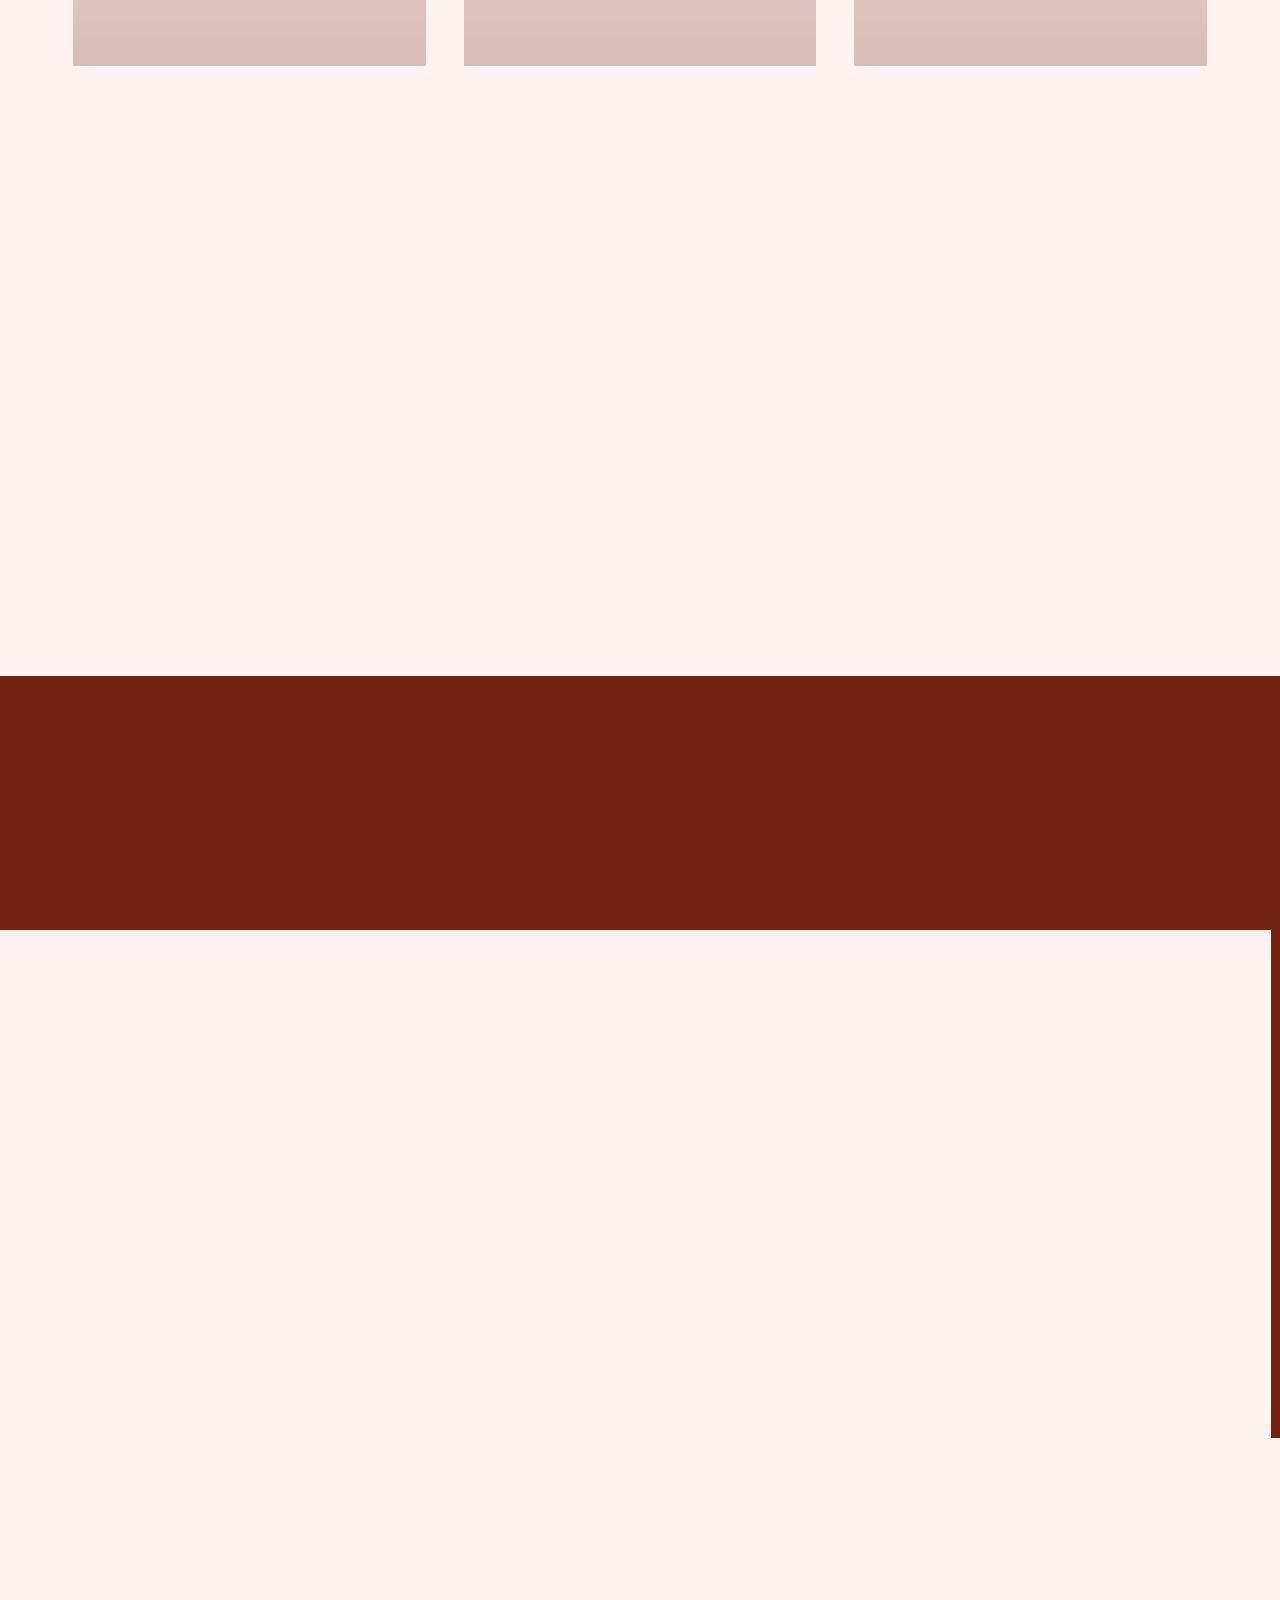
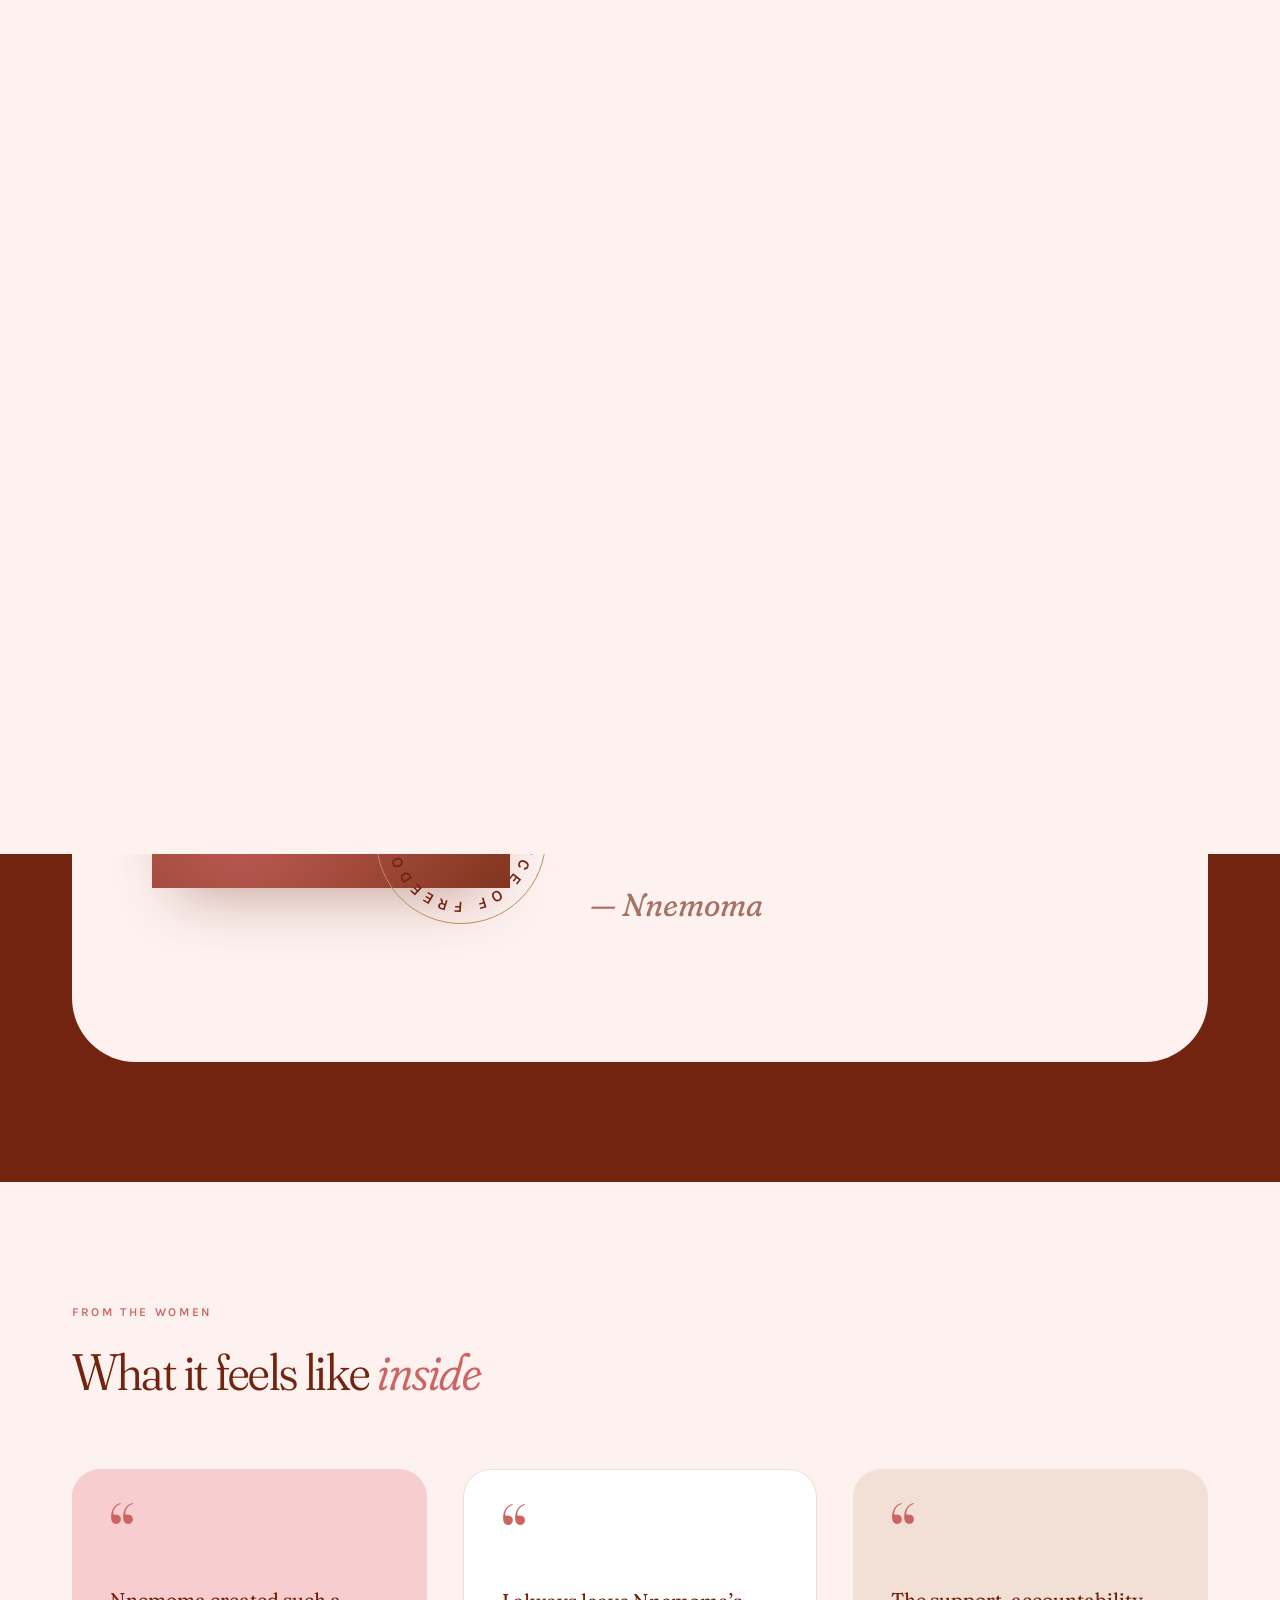
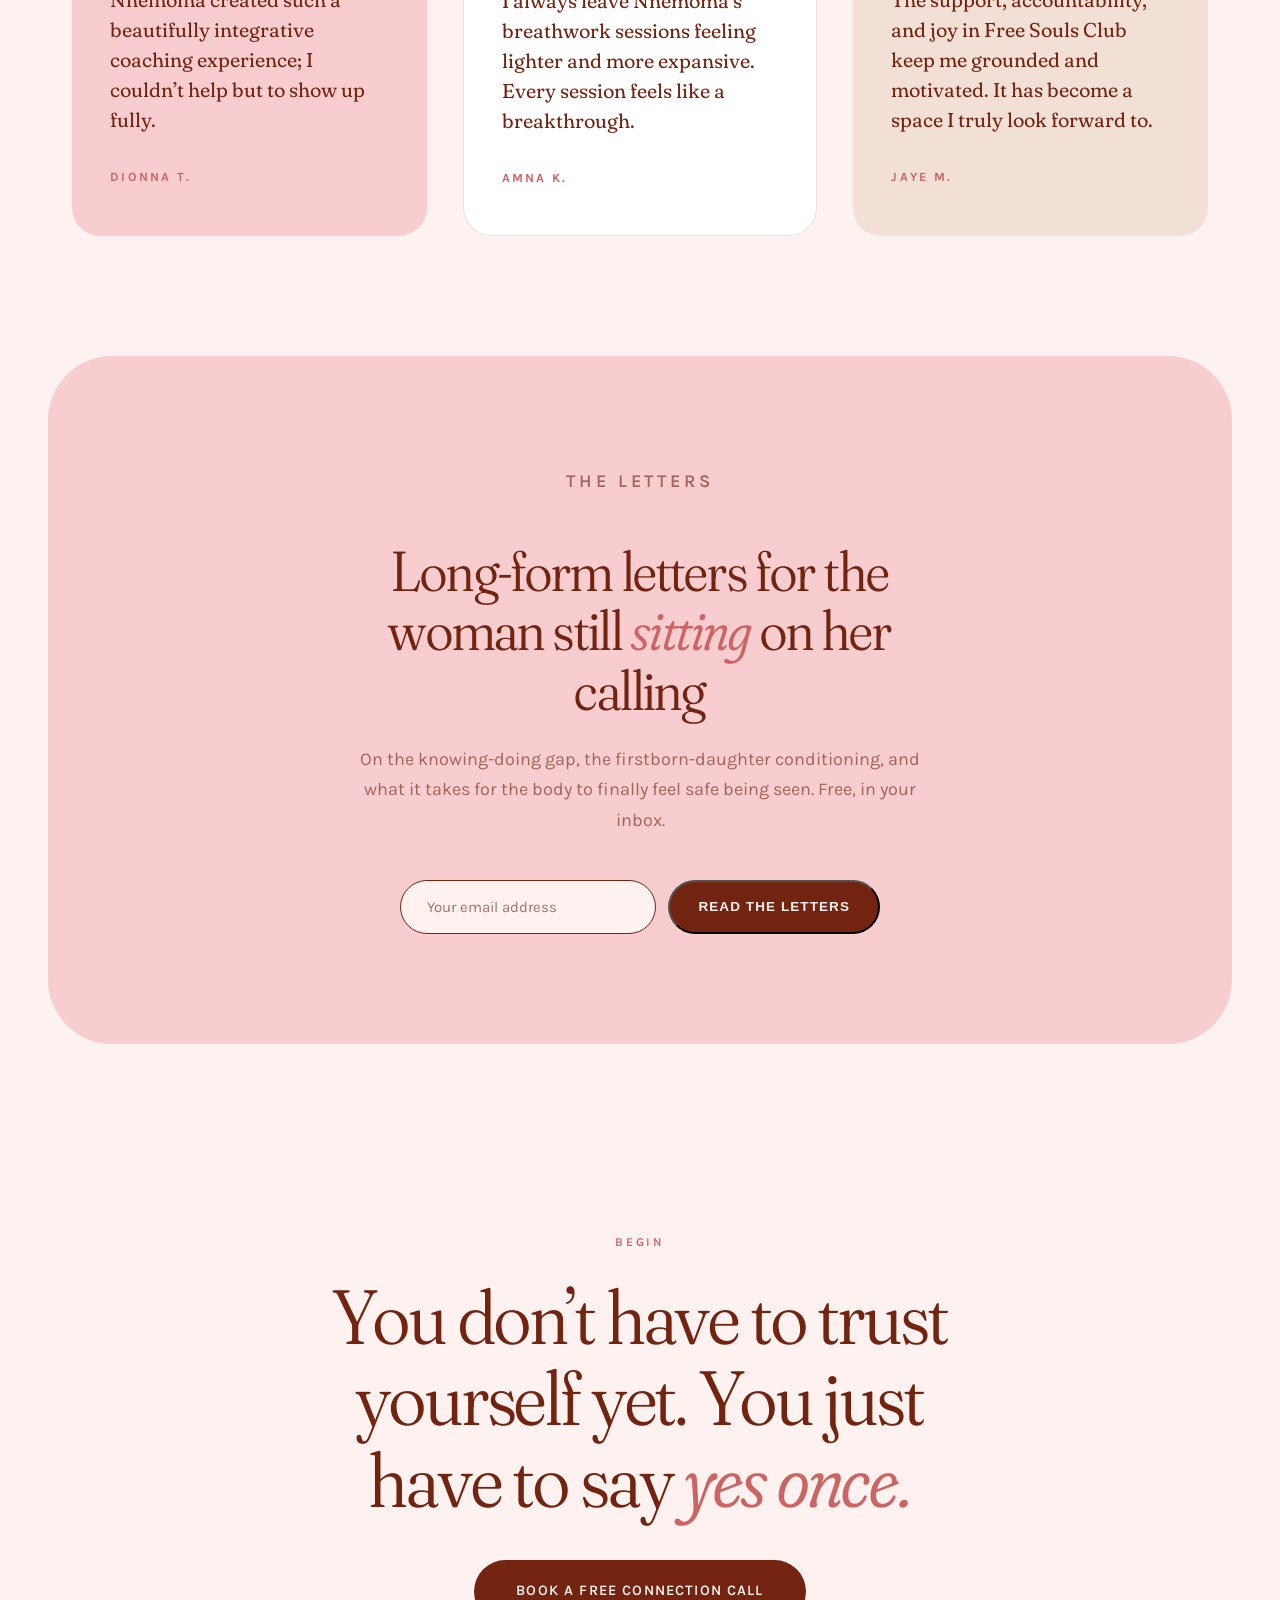
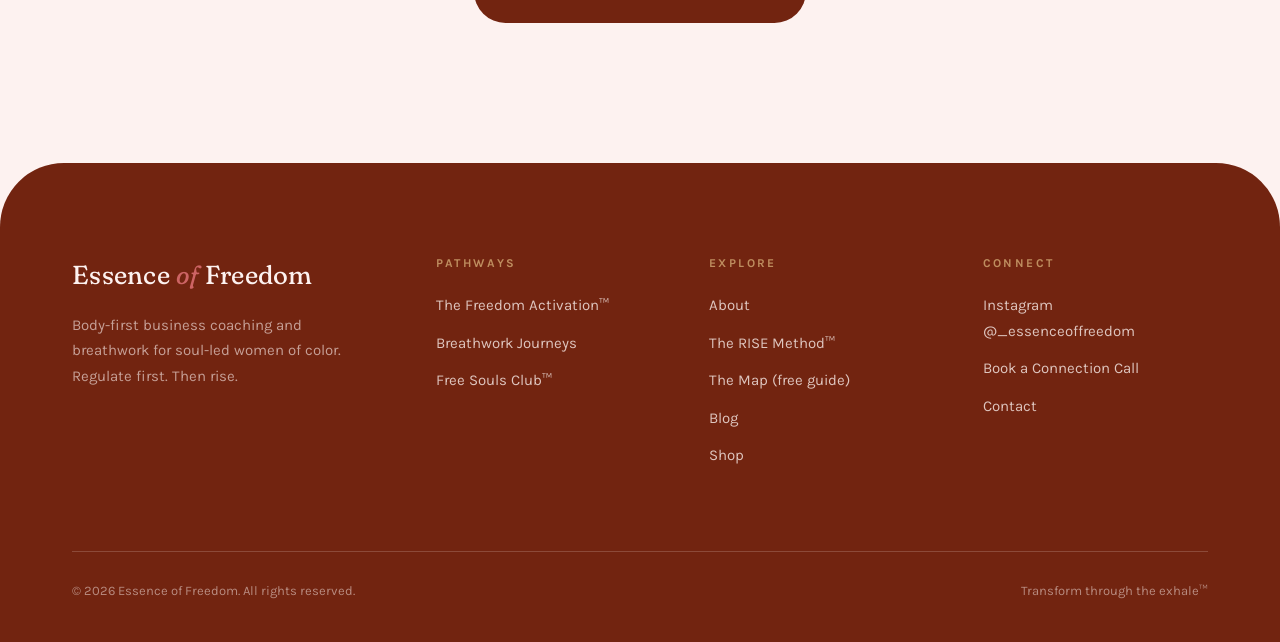
==== commit 221e4e99: "Add The Map — 7-page guided reading funnel (cover + 6 chapters) Co-Authored-By: Claude Fable 5 <nore" ====
--- a/index.html
+++ b/index.html
@@ -707,6 +707,7 @@
     <a href="#method">The Method</a>
     <a href="#about">About</a>
     <a href="#voices">Stories</a>
+    <a href="guide/index.html">The Map</a>
     <a href="https://calendly.com/nnemoma-essenceoffree/connection" class="btn">Book a Connection Call</a>
   </nav>
 </header>
@@ -904,6 +905,7 @@
       <h4>Explore</h4>
       <a href="#about">About</a>
       <a href="#method">The RISE Method&trade;</a>
+      <a href="guide/index.html">The Map (free guide)</a>
       <a href="#">Blog</a>
       <a href="#">Shop</a>
     </div>
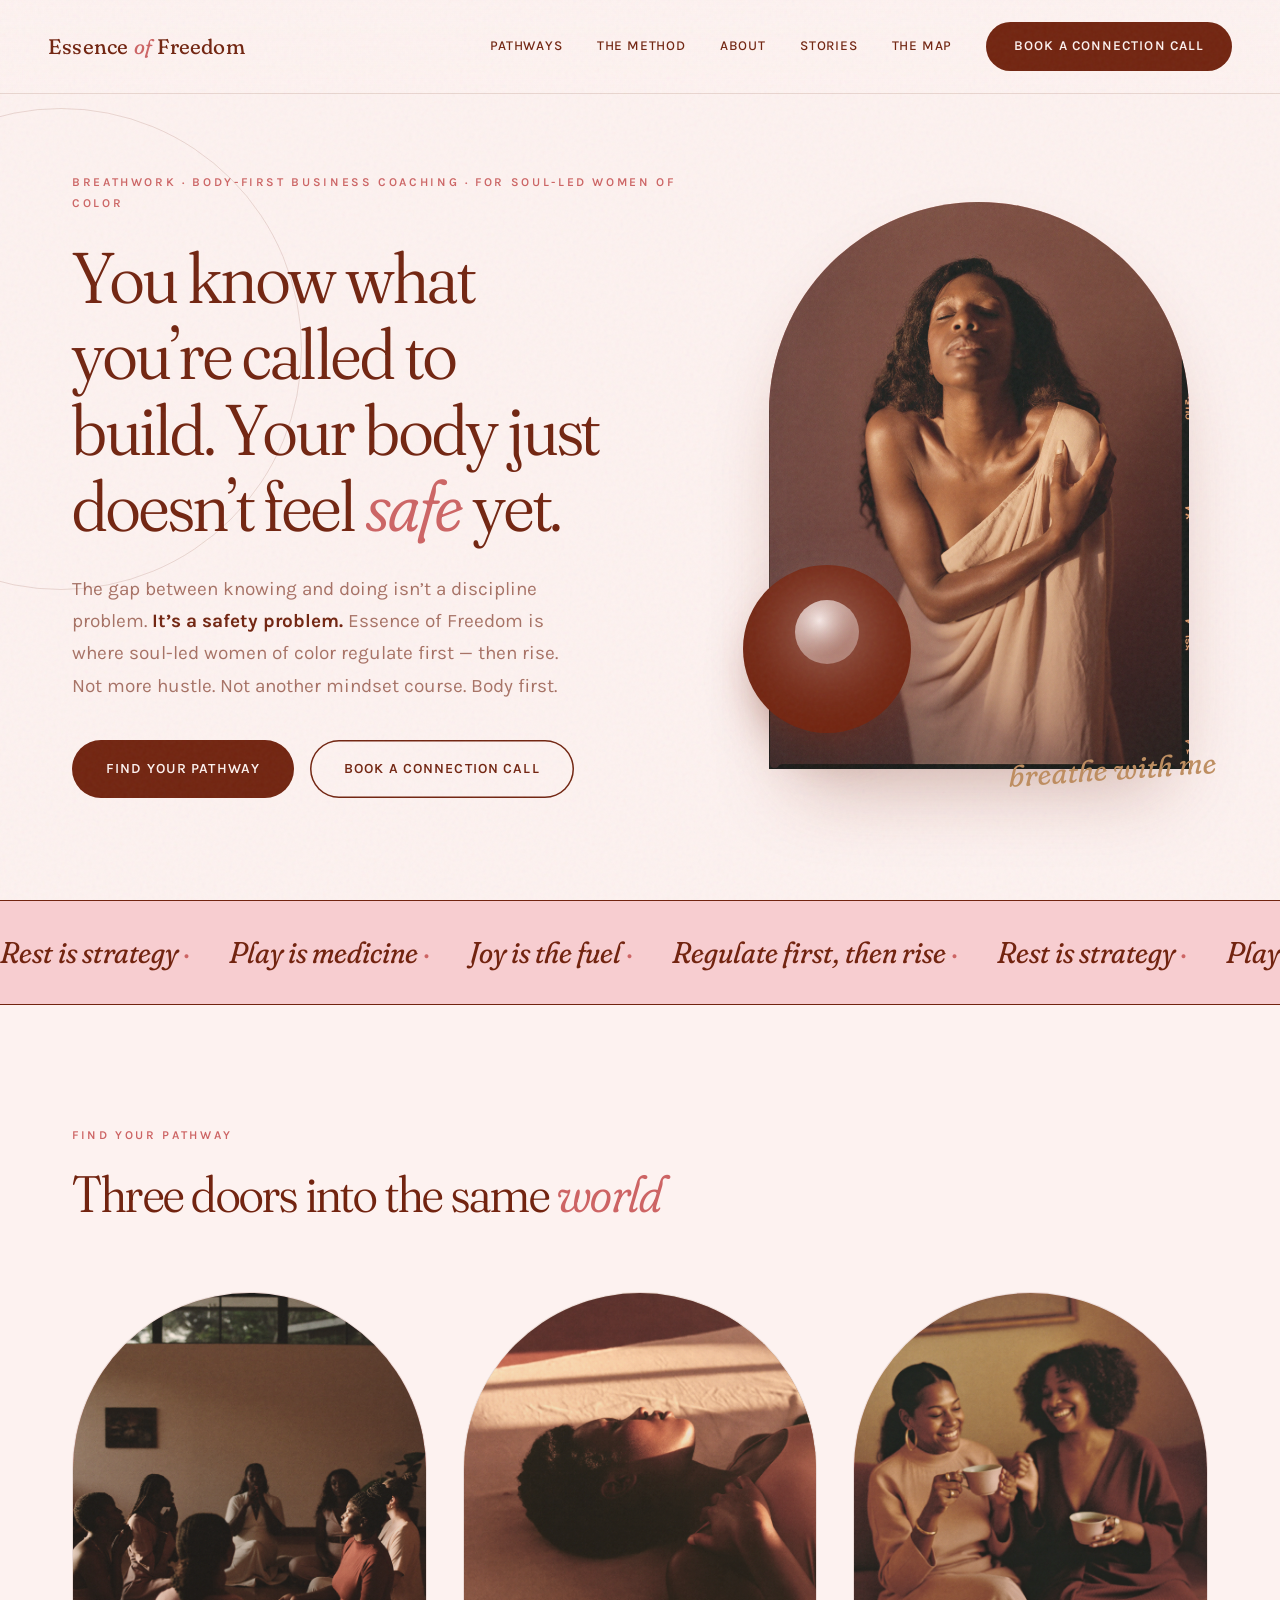
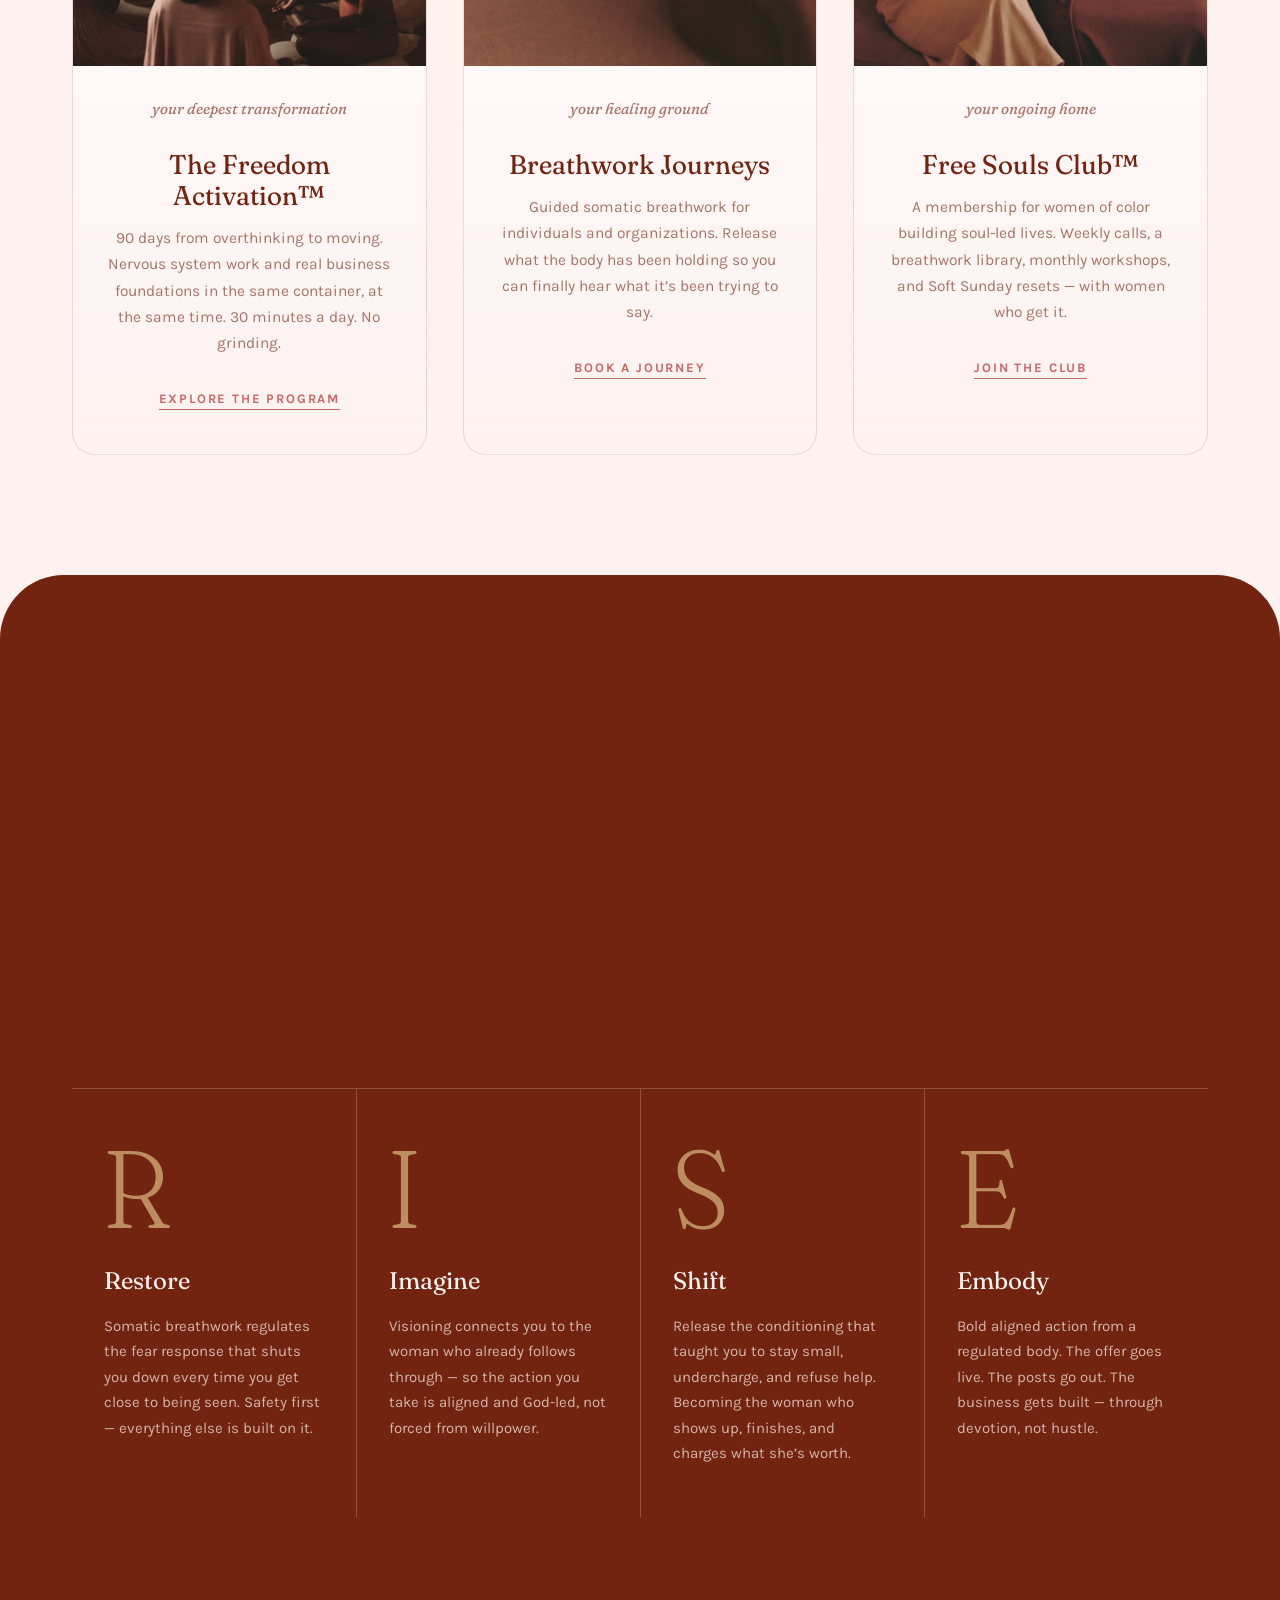
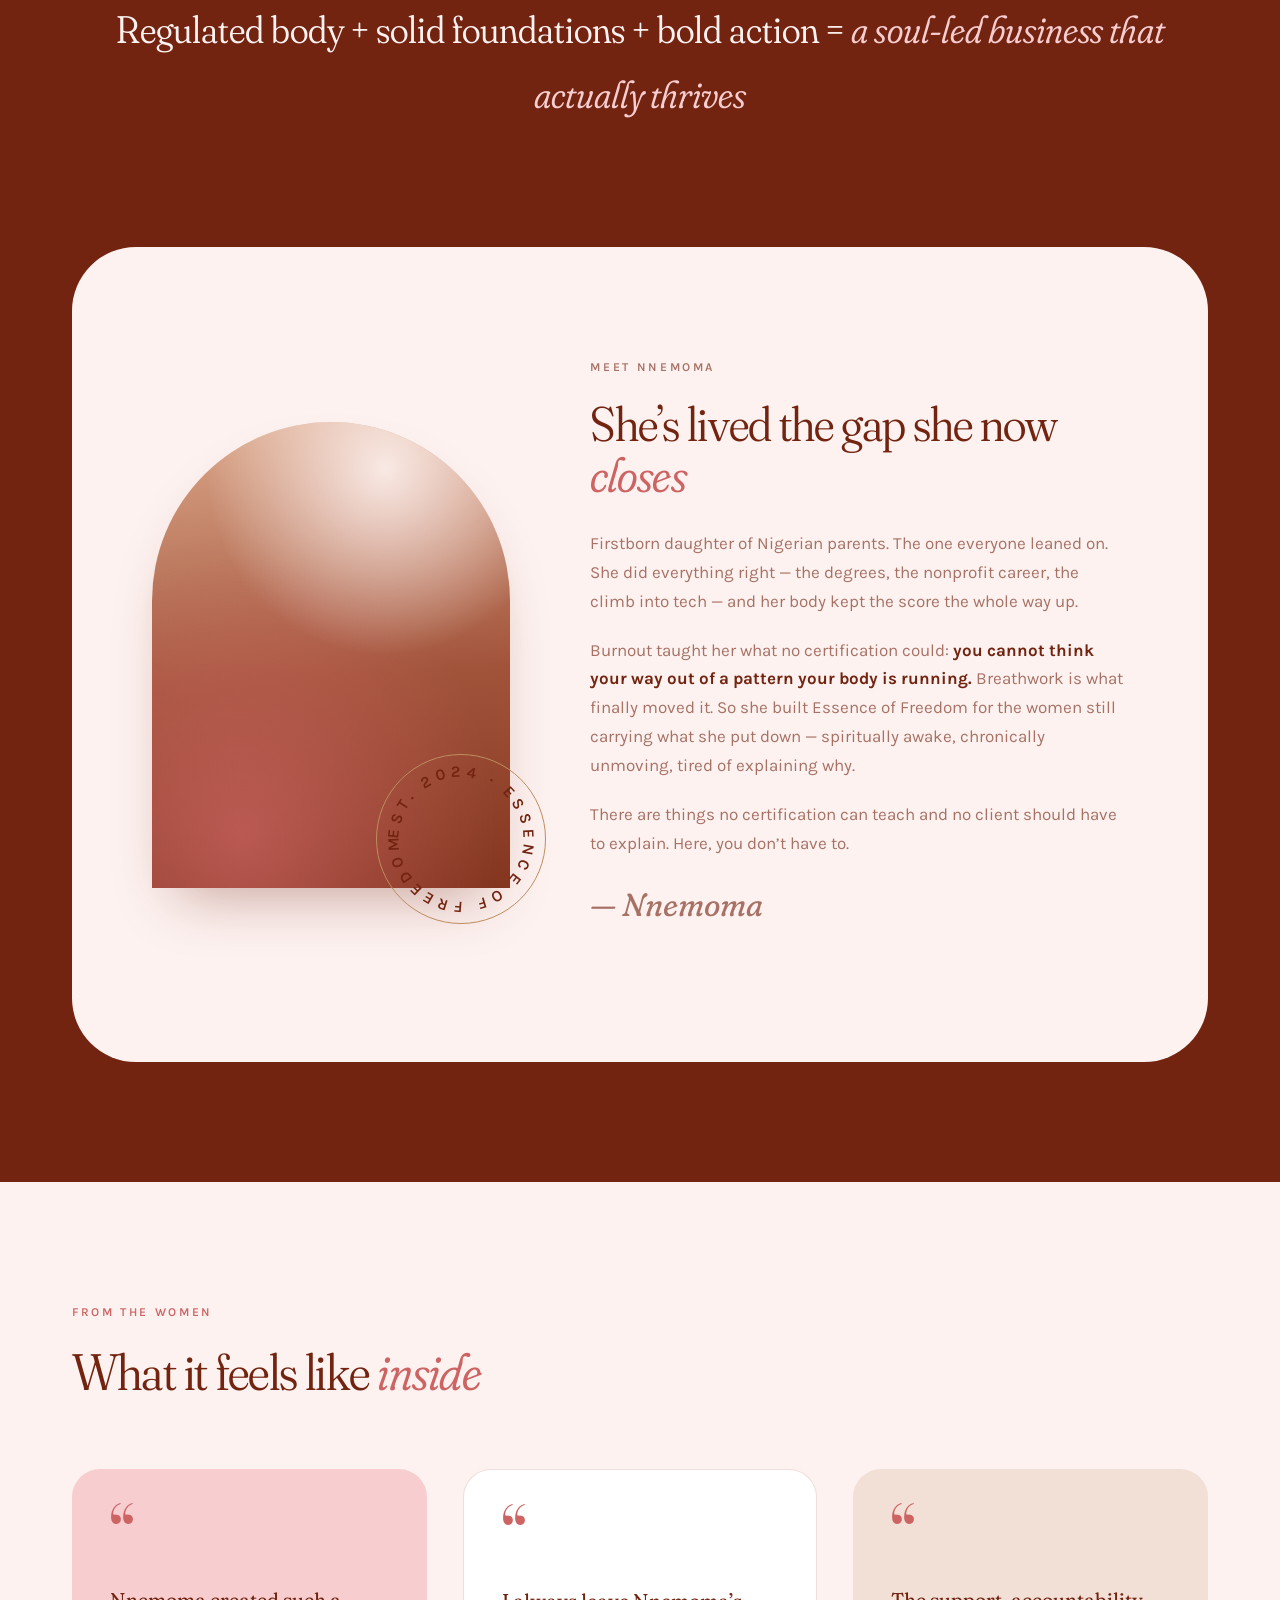
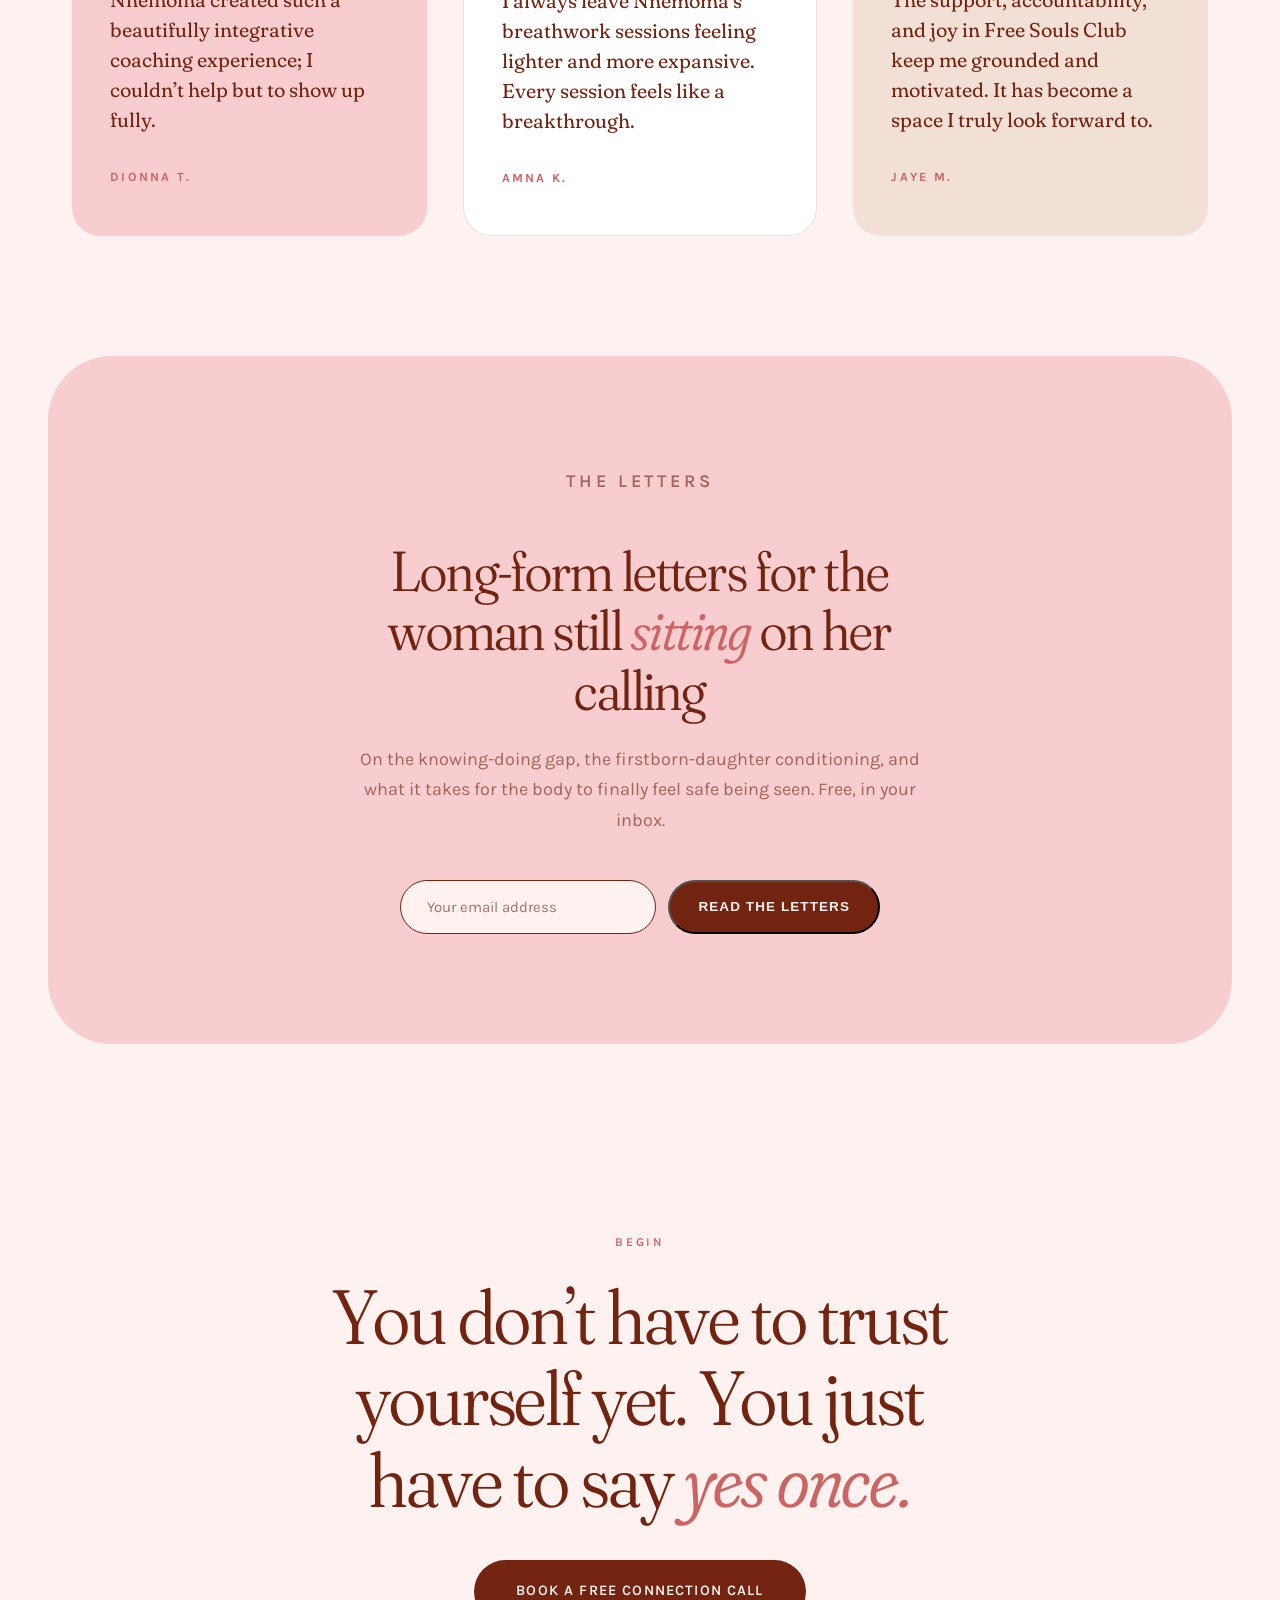
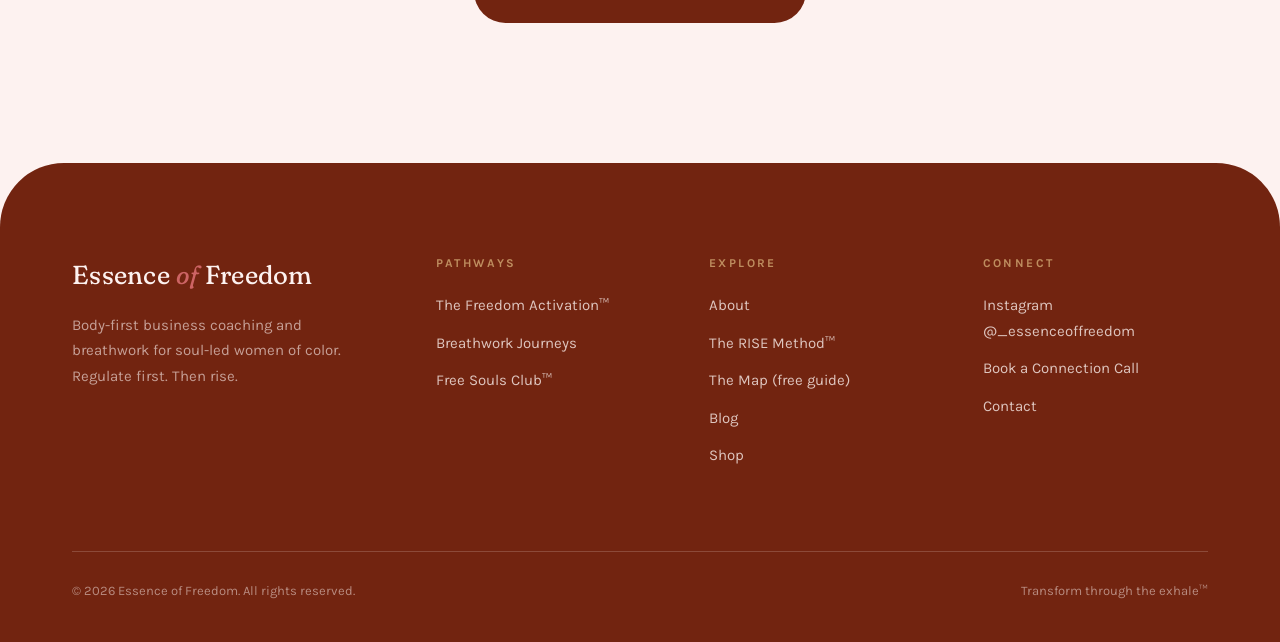
==== commit 0d0c7709: "Add The Freedom Activation sales page; wire homepage + guide CTAs to it Co-Authored-By: Claude Fable" ====
--- a/index.html
+++ b/index.html
@@ -767,7 +767,7 @@
       <p class="path-kicker">your deepest transformation</p>
       <h3>The Freedom Activation&trade;</h3>
       <p>90 days from overthinking to moving. Nervous system work and real business foundations in the same container, at the same time. 30 minutes a day. No grinding.</p>
-      <a href="#" class="path-link">Explore the program</a>
+      <a href="freedom-activation/index.html" class="path-link">Explore the program</a>
     </article>
     <article class="path-card reveal d1">
       <div class="path-img f2"><div class="breath-field"></div><img src="images/pathway-journeys.png" alt="A woman lying on a mat in a breathwork session, deeply exhaling"><div class="tint"></div></div>
@@ -897,7 +897,7 @@
     </div>
     <div class="foot-col">
       <h4>Pathways</h4>
-      <a href="#pathways">The Freedom Activation&trade;</a>
+      <a href="freedom-activation/index.html">The Freedom Activation&trade;</a>
       <a href="#pathways">Breathwork Journeys</a>
       <a href="#pathways">Free Souls Club&trade;</a>
     </div>
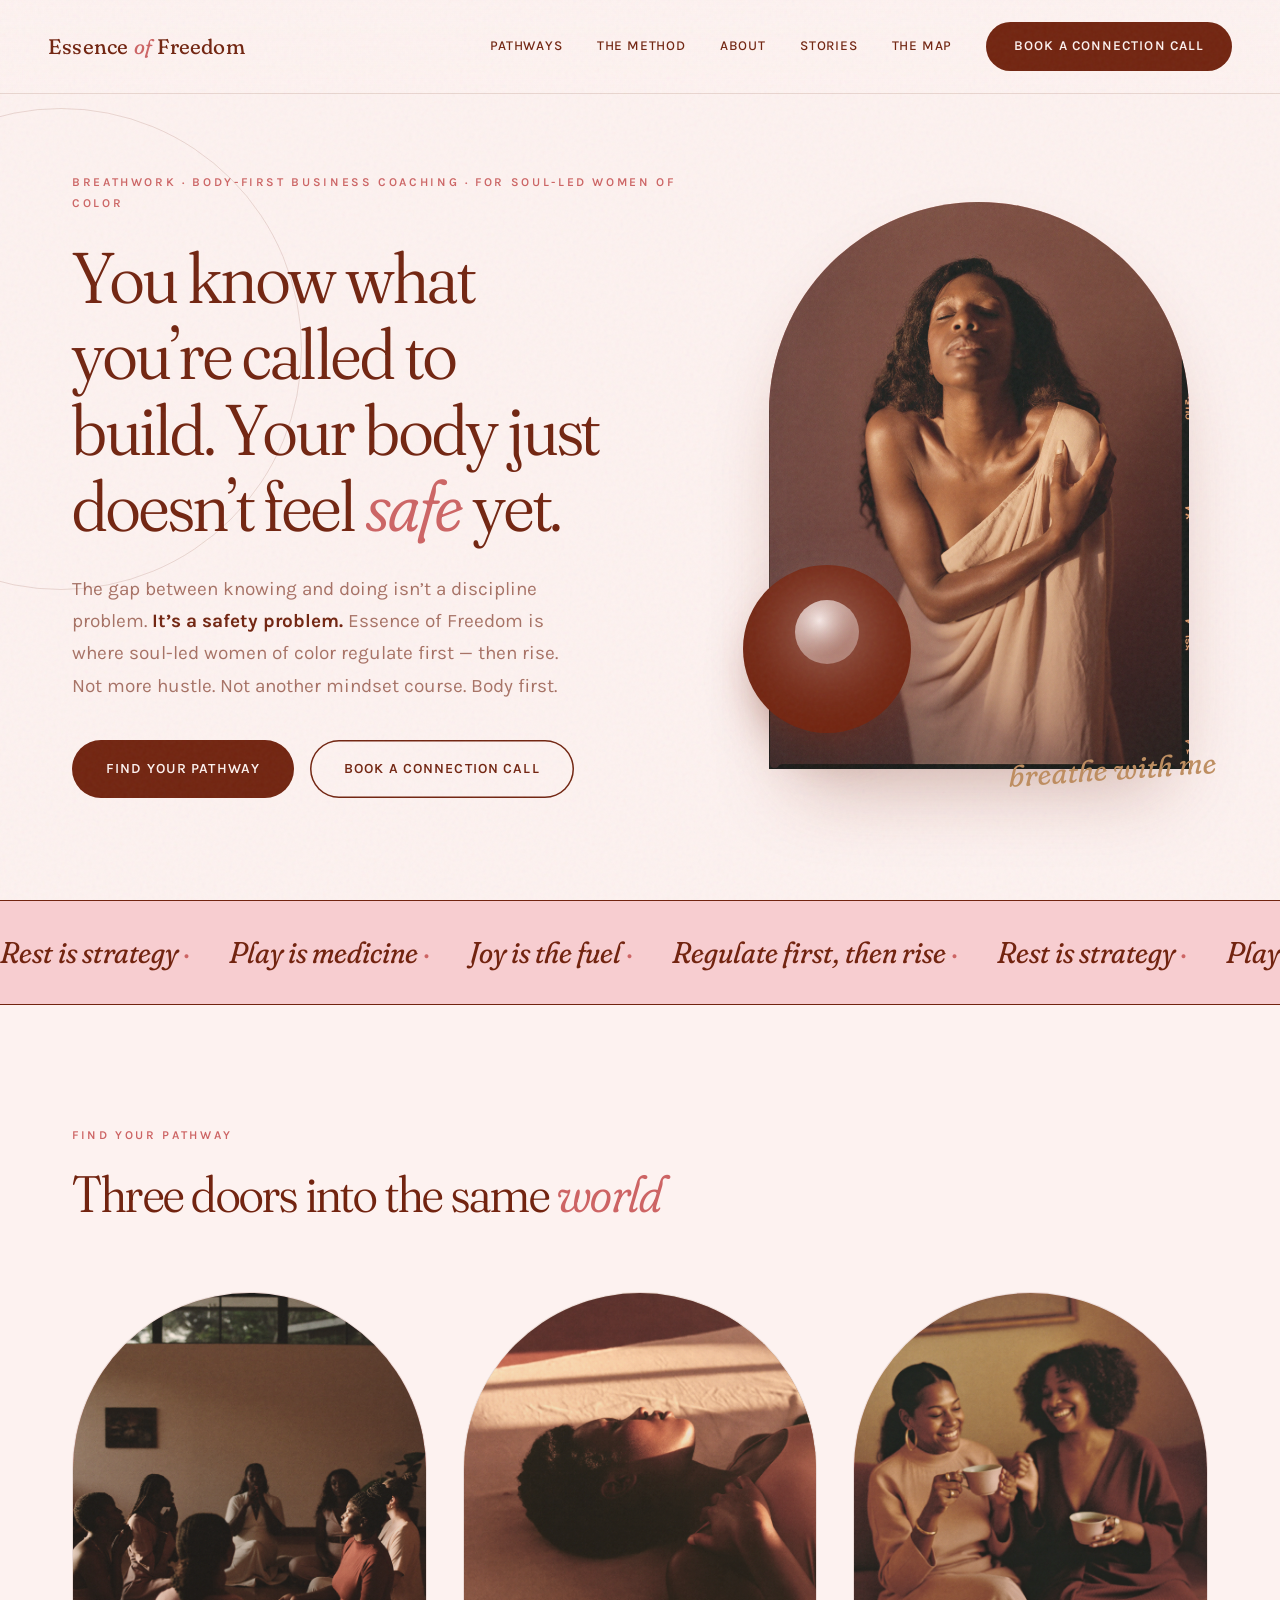
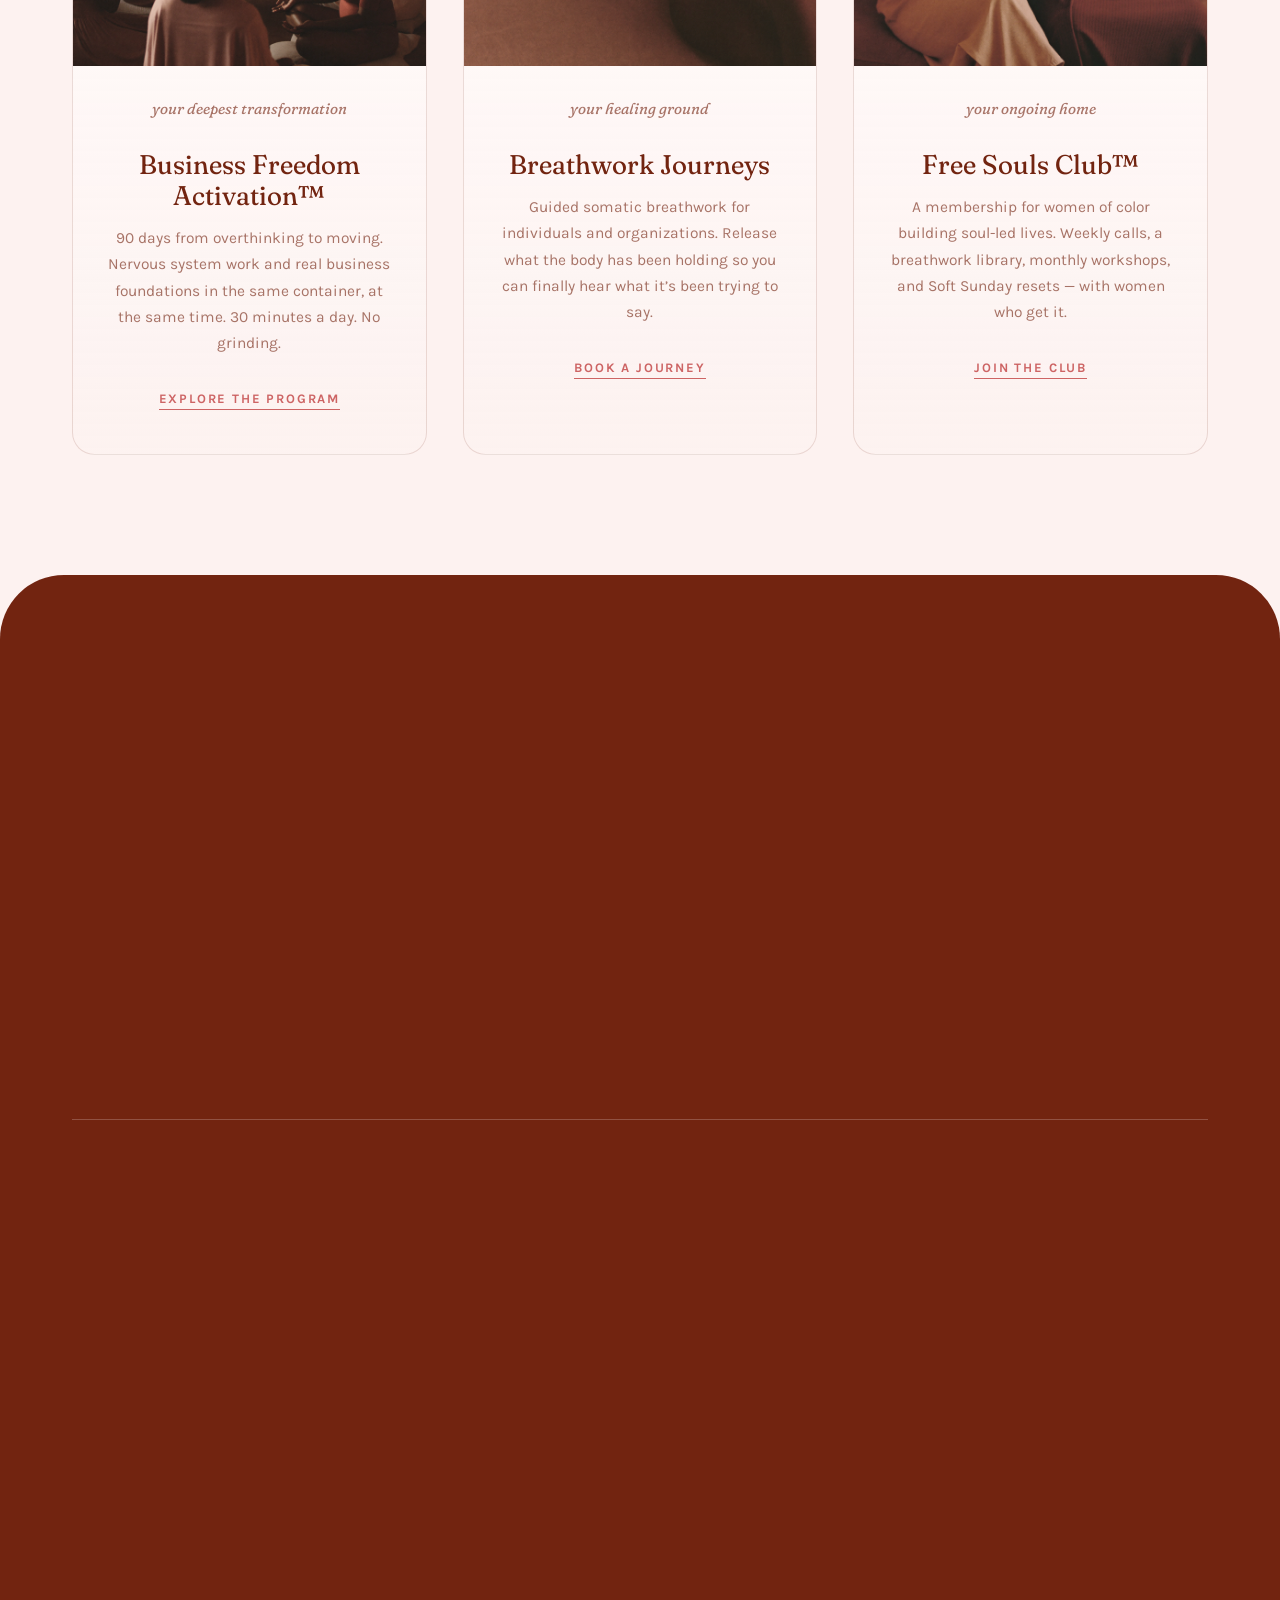
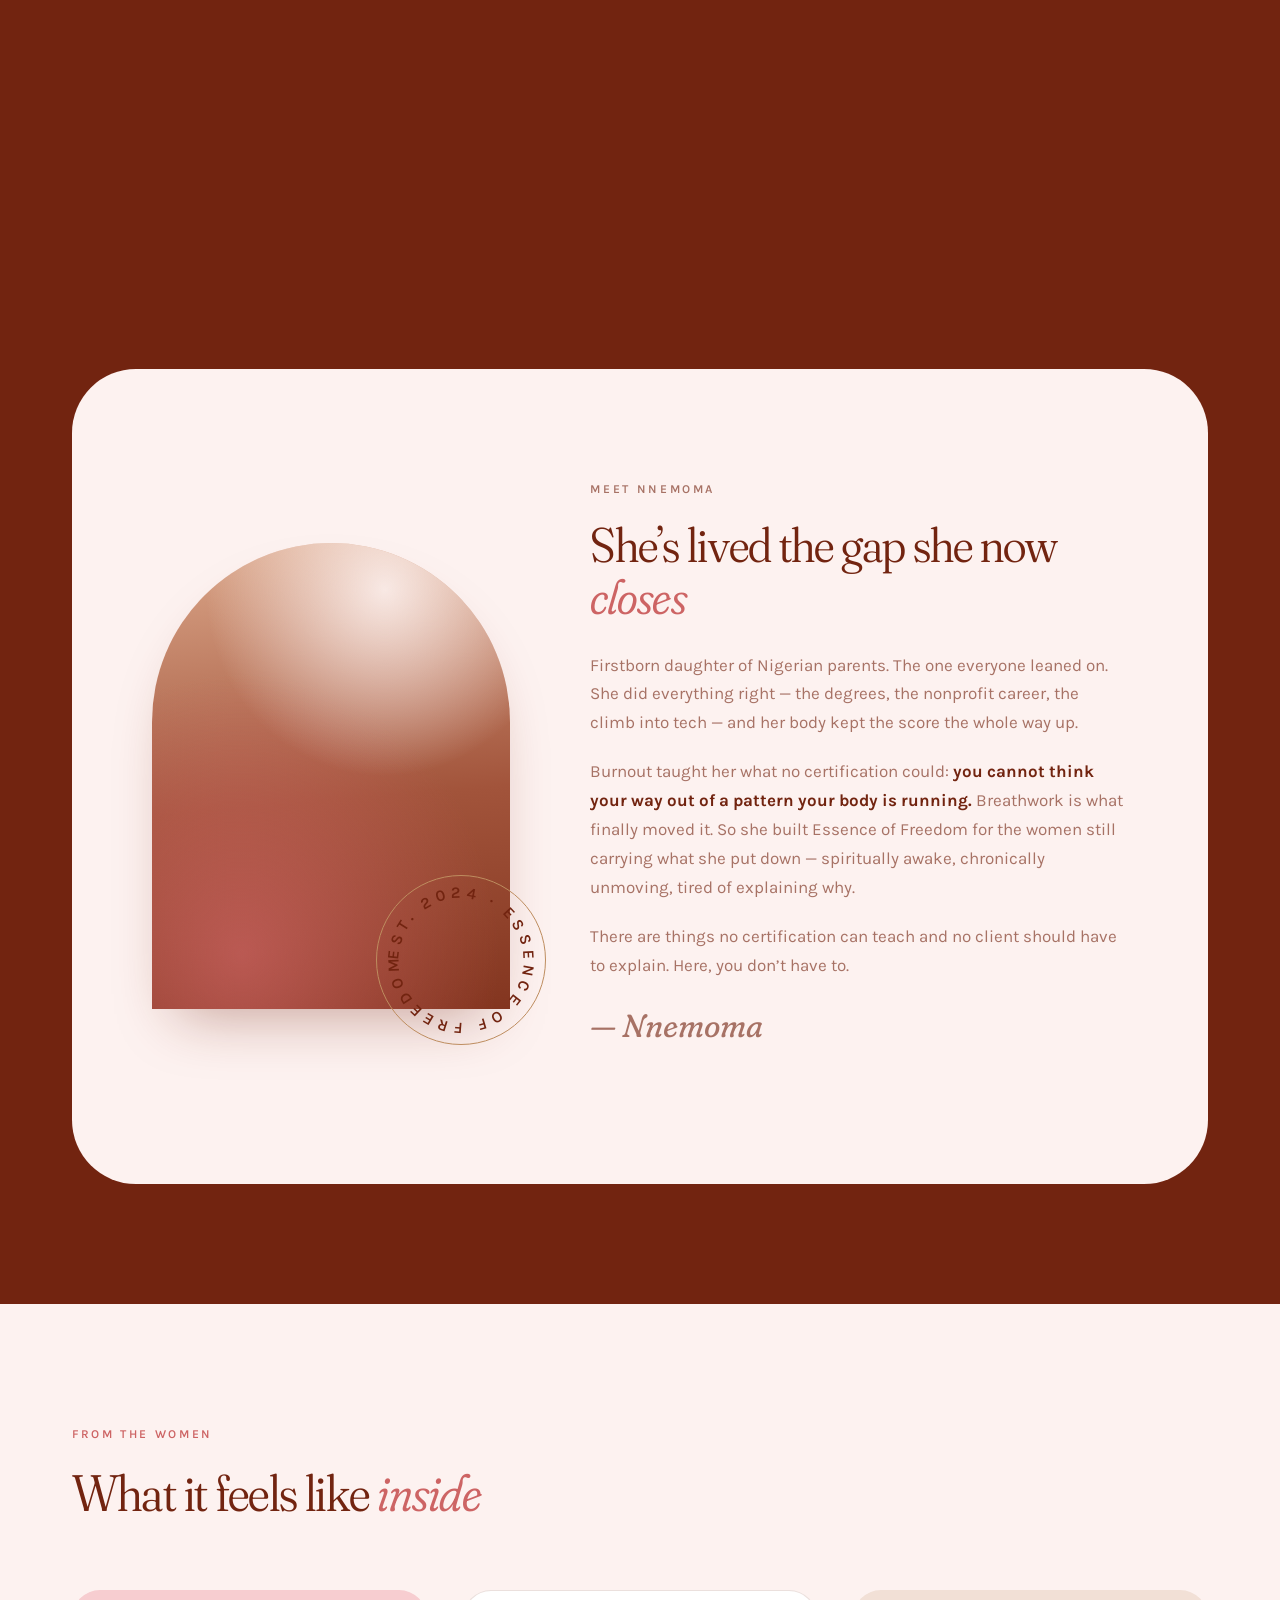
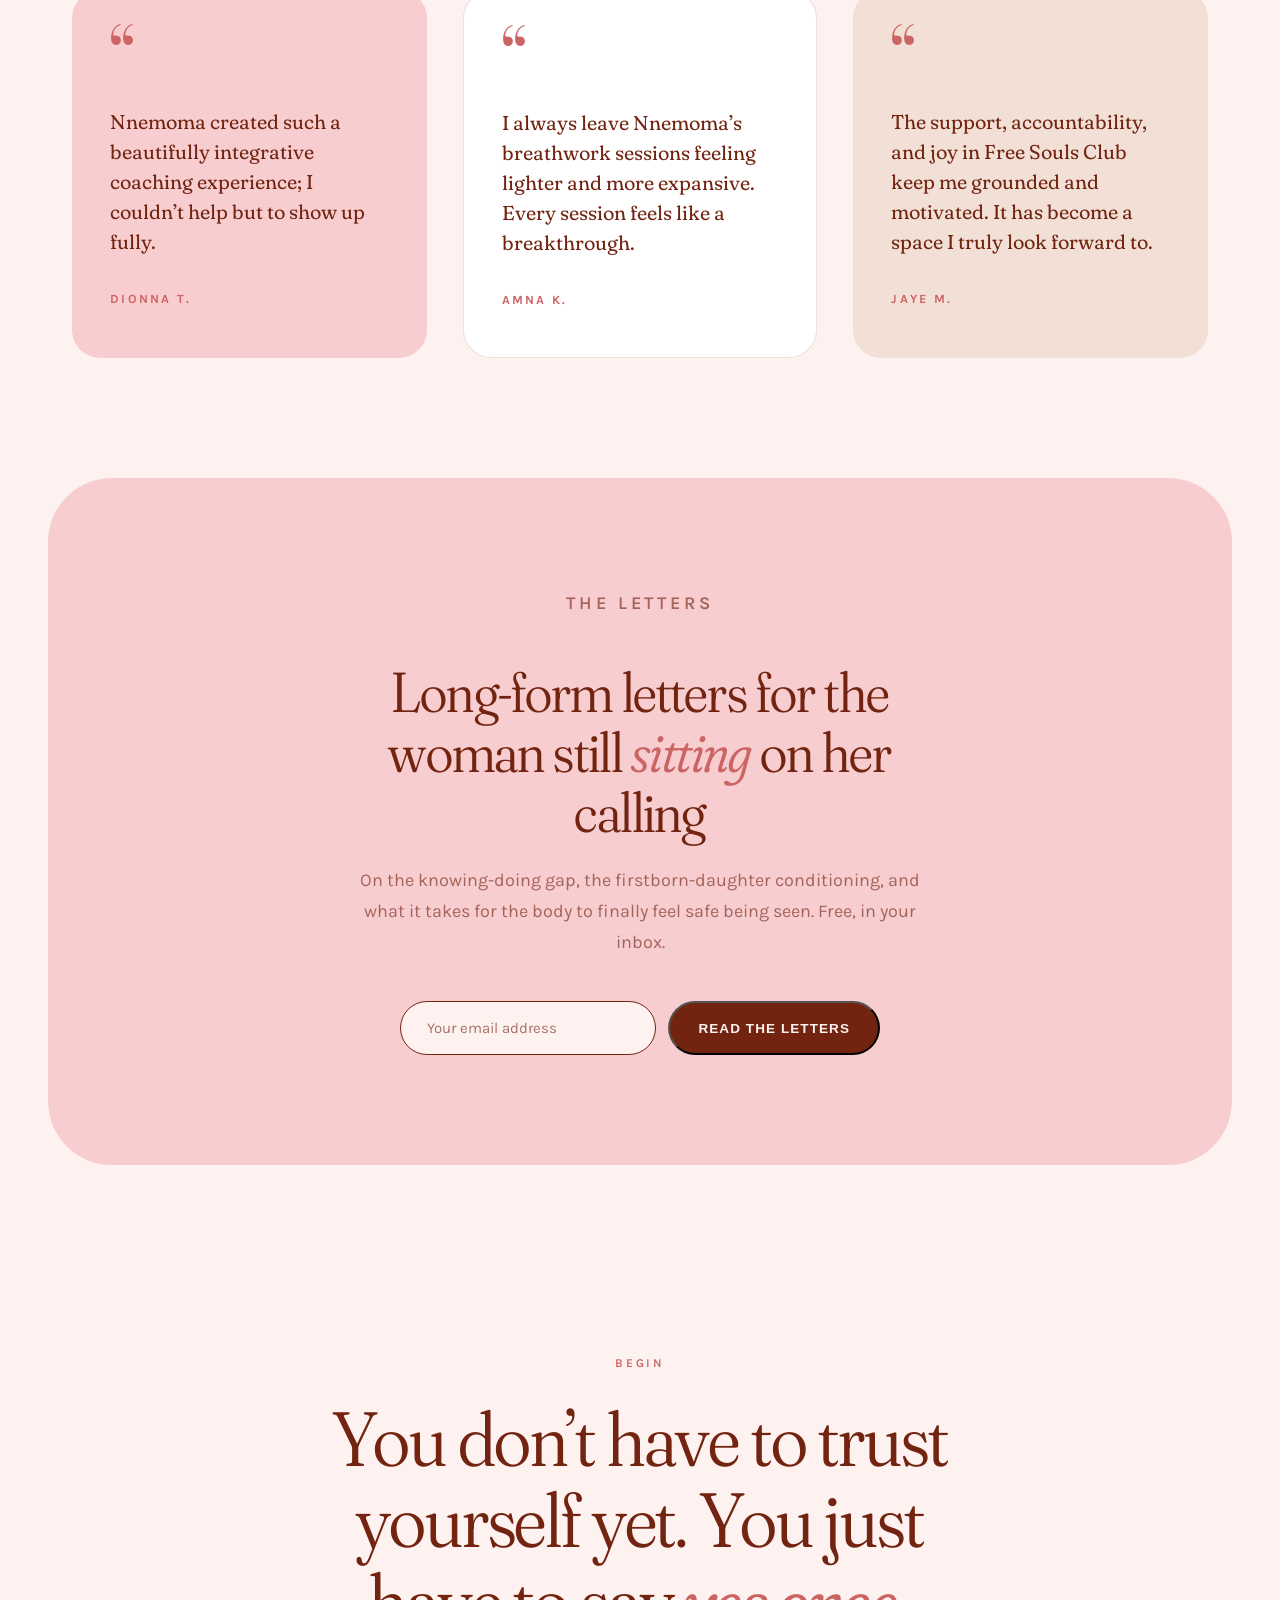
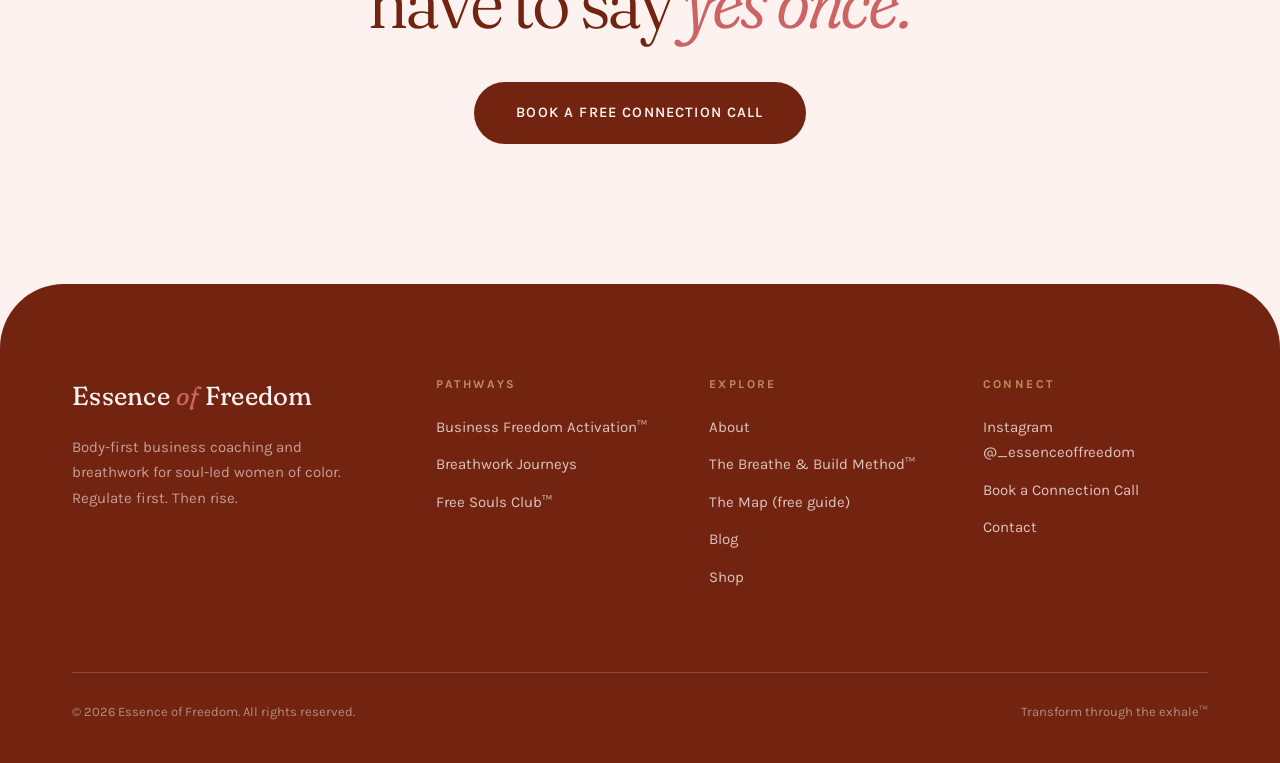
==== commit be2829d8: "Adopt V2 as source of truth: rename to Business Freedom Activation + Breathe & Build Method; restruc" ====
--- a/index.html
+++ b/index.html
@@ -428,40 +428,53 @@
 .method .section-head h2 em { color: var(--clay); }
 .method .section-head p { color: rgba(253,242,240,0.72); font-size: 18px; margin-top: 20px; max-width: 56ch; }
 
-.rise-grid {
+.bb-grid {
   display: grid;
-  grid-template-columns: repeat(4, 1fr);
+  grid-template-columns: 1fr 1fr;
   gap: 0;
   border-top: 1px solid rgba(253,242,240,0.22);
 }
 
-.rise-step {
-  padding: 44px 32px 50px;
+.bb-card {
+  padding: 48px 44px 52px;
   border-left: 1px solid rgba(253,242,240,0.22);
   transition: background 0.4s;
 }
-.rise-step:first-child { border-left: none; }
-.rise-step:hover { background: rgba(253,242,240,0.06); }
-
-.rise-letter {
+.bb-card:first-child { border-left: none; }
+.bb-card:hover { background: rgba(253,242,240,0.06); }
+
+.bb-word {
   font-family: var(--display);
   font-weight: 300;
   font-variation-settings: 'opsz' 144, 'SOFT' 70;
-  font-size: 110px;
+  font-size: 56px;
   line-height: 1;
   color: var(--clay);
   display: block;
-}
-
-.rise-step h3 {
-  font-family: var(--display);
-  font-weight: 420;
-  font-size: 24px;
-  margin: 18px 0 12px;
-  color: var(--blush);
-}
-
-.rise-step p { font-size: 15px; color: rgba(253,242,240,0.7); }
+  margin-bottom: 18px;
+}
+
+.bb-card > p {
+  font-size: 15.5px;
+  color: rgba(253,242,240,0.78);
+  margin-bottom: 20px;
+}
+.bb-card ul { list-style: none; }
+.bb-card li {
+  position: relative;
+  padding: 11px 0 11px 24px;
+  font-size: 15px;
+  color: rgba(253,242,240,0.78);
+  border-top: 1px solid rgba(253,242,240,0.14);
+}
+.bb-card li::before {
+  content: '';
+  position: absolute;
+  left: 2px; top: 19px;
+  width: 7px; height: 7px;
+  border-radius: 50%;
+  background: var(--clay);
+}
 
 .method-tagline {
   margin-top: 80px;
@@ -686,9 +699,9 @@
   .hero { grid-template-columns: 1fr; padding: 140px 36px 60px; gap: 70px; }
   .hero-copy h1 { max-width: none; }
   .path-grid, .voices-grid { grid-template-columns: 1fr; max-width: 460px; margin: 0 auto; }
-  .rise-grid { grid-template-columns: 1fr 1fr; }
-  .rise-step:nth-child(odd) { border-left: none; }
-  .rise-step { border-top: 1px solid rgba(253,242,240,0.22); }
+  .bb-grid { grid-template-columns: 1fr; }
+  .bb-card { border-left: none; border-top: 1px solid rgba(253,242,240,0.22); }
+  .bb-card:first-child { border-top: none; }
   .about-inner { grid-template-columns: 1fr; padding: 70px 40px; gap: 60px; }
   .foot-grid { grid-template-columns: 1fr 1fr; }
   .letters { margin: 0 20px 20px; padding: 80px 32px; }
@@ -765,7 +778,7 @@
     <article class="path-card reveal">
       <div class="path-img"><div class="breath-field"></div><img src="images/pathway-activation.png" alt="A circle of women in a sunlit room practicing breathwork together"><div class="tint"></div></div>
       <p class="path-kicker">your deepest transformation</p>
-      <h3>The Freedom Activation&trade;</h3>
+      <h3>Business Freedom Activation&trade;</h3>
       <p>90 days from overthinking to moving. Nervous system work and real business foundations in the same container, at the same time. 30 minutes a day. No grinding.</p>
       <a href="freedom-activation/index.html" class="path-link">Explore the program</a>
     </article>
@@ -790,29 +803,29 @@
 <section class="method" id="method">
   <div class="section-head reveal">
     <p class="eyebrow">How it works</p>
-    <h2 class="display">The RISE Method&trade; &mdash; body first, <em>business second</em></h2>
-    <p>Hustle programs add pressure to a body that&rsquo;s already overwhelmed. Strategy programs hand you a playbook you can&rsquo;t run. Mindset programs work on the mind while the body keeps running the show. This works differently &mdash; because the block isn&rsquo;t in your calendar. It&rsquo;s in your cells.</p>
-  </div>
-  <div class="rise-grid">
-    <div class="rise-step reveal">
-      <span class="rise-letter">R</span>
-      <h3>Restore</h3>
-      <p>Somatic breathwork regulates the fear response that shuts you down every time you get close to being seen. Safety first &mdash; everything else is built on it.</p>
-    </div>
-    <div class="rise-step reveal d1">
-      <span class="rise-letter">I</span>
-      <h3>Imagine</h3>
-      <p>Visioning connects you to the woman who already follows through &mdash; so the action you take is aligned and God-led, not forced from willpower.</p>
-    </div>
-    <div class="rise-step reveal d2">
-      <span class="rise-letter">S</span>
-      <h3>Shift</h3>
-      <p>Release the conditioning that taught you to stay small, undercharge, and refuse help. Becoming the woman who shows up, finishes, and charges what she&rsquo;s worth.</p>
-    </div>
-    <div class="rise-step reveal d3">
-      <span class="rise-letter">E</span>
-      <h3>Embody</h3>
-      <p>Bold aligned action from a regulated body. The offer goes live. The posts go out. The business gets built &mdash; through devotion, not hustle.</p>
+    <h2 class="display">The Breathe &amp; Build Method&trade; &mdash; body first, <em>business second</em></h2>
+    <p>Hustle programs add pressure to a body that&rsquo;s already overwhelmed. Strategy programs hand you a playbook you can&rsquo;t run. Mindset programs work on the mind while the body keeps running the show. This works differently &mdash; because the block isn&rsquo;t in your calendar. It&rsquo;s in your cells. So we work both sides, woven together, every single week.</p>
+  </div>
+  <div class="bb-grid">
+    <div class="bb-card reveal">
+      <span class="bb-word">Breathe</span>
+      <p>Before anyone asks you to show up, we make it safe for your body to let you. Your nervous system isn&rsquo;t just where the freeze lives &mdash; it&rsquo;s the channel the Divine speaks through. Regulated, the clarity arrives and bold action becomes possible.</p>
+      <ul>
+        <li>Breathwork and movement to regulate and arrive</li>
+        <li>Visioning until the woman you&rsquo;re becoming feels more real than the fear</li>
+        <li>Identity work to become the woman who follows through</li>
+        <li>Releasing the conditioning never designed for your joy</li>
+      </ul>
+    </div>
+    <div class="bb-card reveal d1">
+      <span class="bb-word">Build</span>
+      <p>This is where the vision becomes a real business structure that can hold it. Not hustle, not pressure. Ten minutes to breathe and arrive, twenty to take one real step &mdash; each one laid down on a nervous system that finally feels safe enough to hold it.</p>
+      <ul>
+        <li>Ideal client clarity and a brand voice that sounds like you</li>
+        <li>An offer that&rsquo;s real, deliverable, and priced for its value</li>
+        <li>The LLC filed and the foundations set</li>
+        <li>Content going out, outreach happening, money moving</li>
+      </ul>
     </div>
   </div>
   <p class="method-tagline reveal">Regulated body + solid foundations + bold action = <em>a soul-led business that actually thrives</em></p>
@@ -897,14 +910,14 @@
     </div>
     <div class="foot-col">
       <h4>Pathways</h4>
-      <a href="freedom-activation/index.html">The Freedom Activation&trade;</a>
+      <a href="freedom-activation/index.html">Business Freedom Activation&trade;</a>
       <a href="#pathways">Breathwork Journeys</a>
       <a href="#pathways">Free Souls Club&trade;</a>
     </div>
     <div class="foot-col">
       <h4>Explore</h4>
       <a href="#about">About</a>
-      <a href="#method">The RISE Method&trade;</a>
+      <a href="#method">The Breathe &amp; Build Method&trade;</a>
       <a href="guide/index.html">The Map (free guide)</a>
       <a href="#">Blog</a>
       <a href="#">Shop</a>
